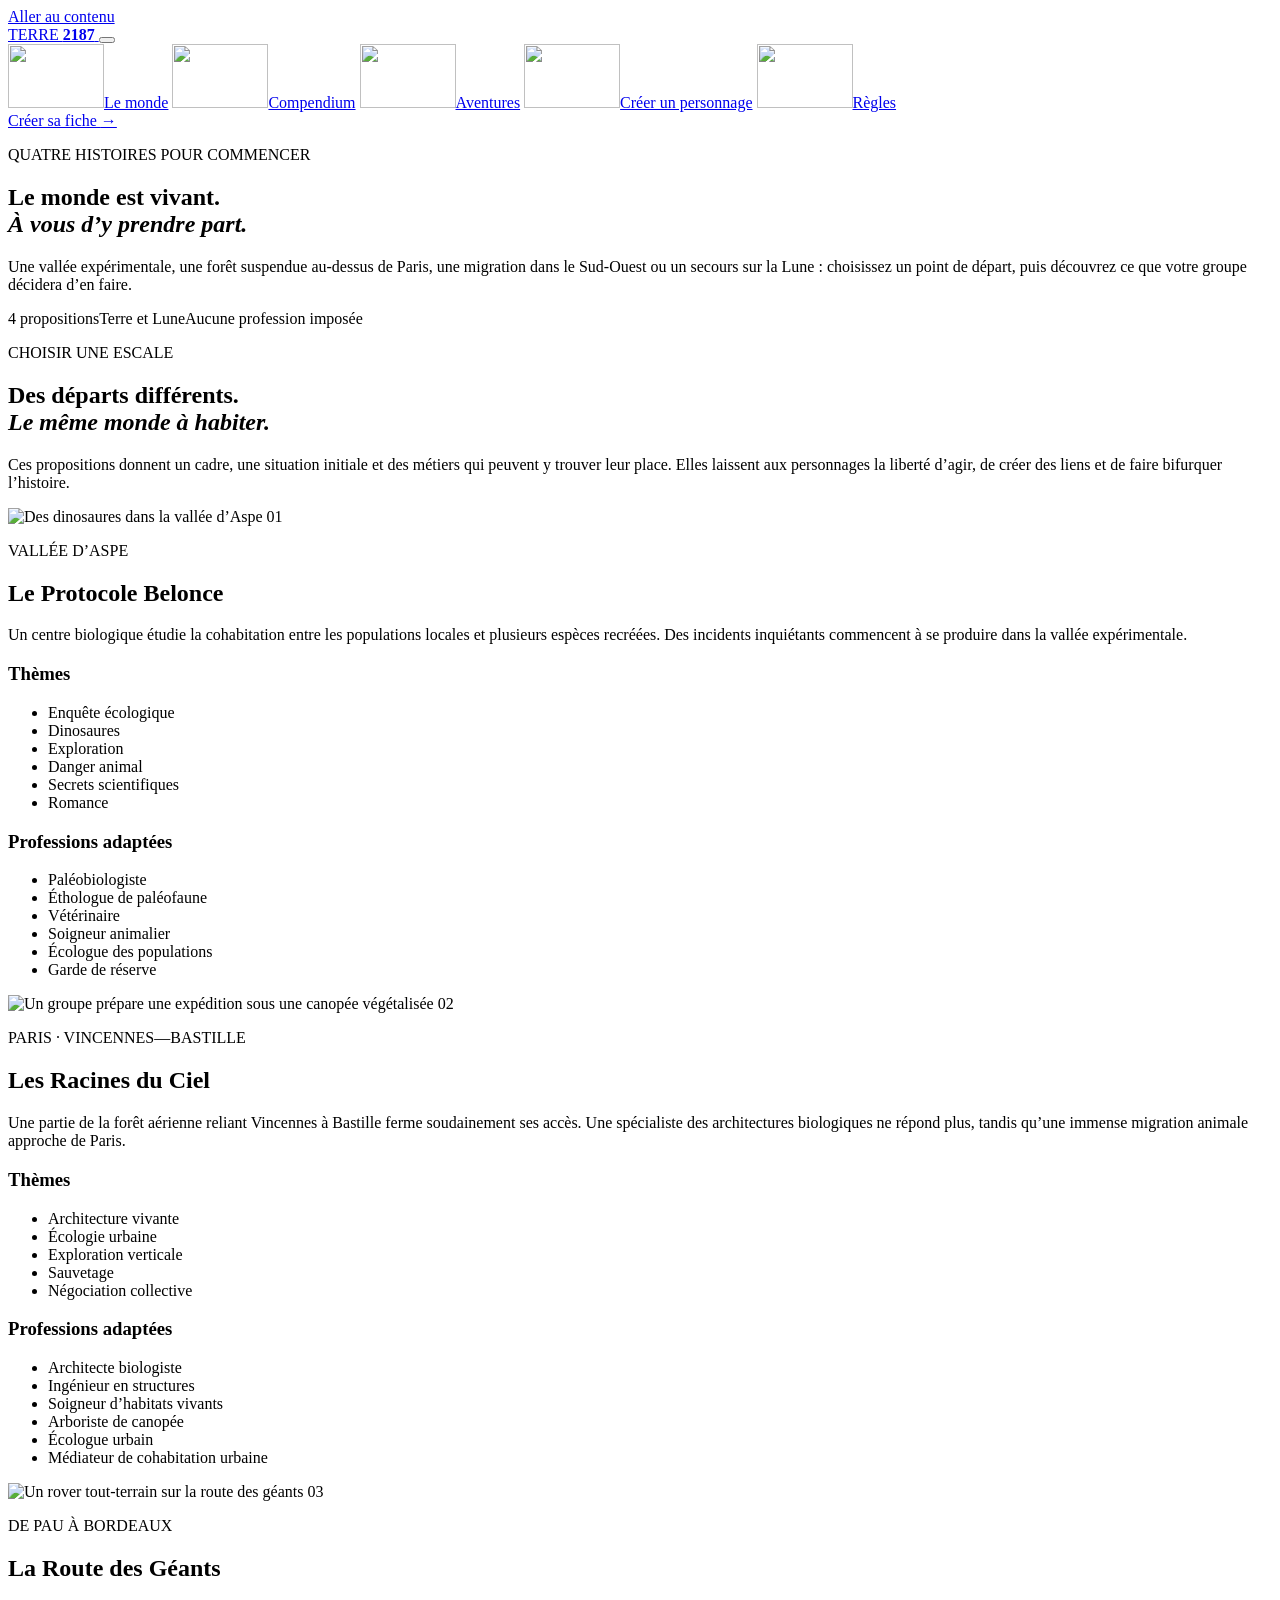
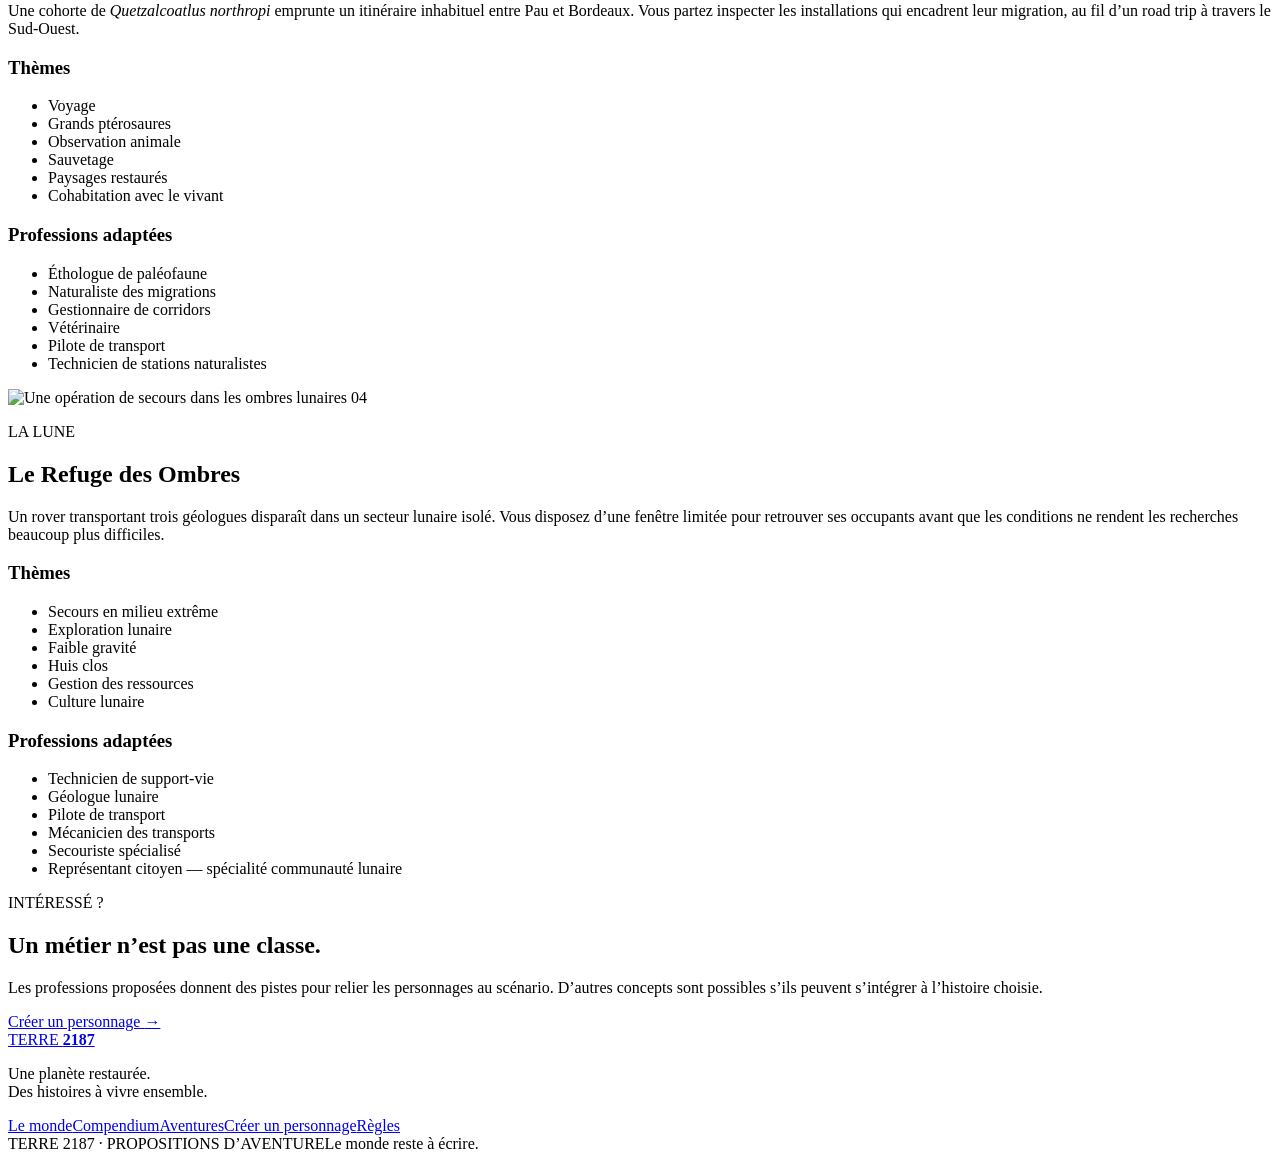
==== aventures.html @ 5d9b07bd "Ajout initial du site Terre 2187 Ajout initial du site Terre 2187" ====
<!doctype html>
<html lang="fr">
<head>
  <meta charset="utf-8">
  <meta name="viewport" content="width=device-width, initial-scale=1">
  <meta name="theme-color" content="#101713">
  <meta name="description" content="Quatre propositions d’aventure pour jouer dans Terre 2187 : la vallée d’Aspe, Paris, les routes du Sud-Ouest et la Lune.">
  <meta property="og:title" content="Propositions d’aventure — Terre 2187">
  <meta property="og:description" content="Quatre départs possibles pour explorer une Terre restaurée et les liens qui l’habitent.">
  <meta property="og:type" content="website">
  <meta property="og:image" content="assets/lieux-pyrenees-card.webp">
  <title>Propositions d’aventure — Terre 2187</title>
  <link rel="icon" href="assets/favicon.svg" type="image/svg+xml">
  <link rel="stylesheet" href="css/site.css">
  <script src="js/site.js" defer></script>
</head>
<body>
  <a class="skip-link" href="#contenu">Aller au contenu</a>
  <header class="site-header">
    <a class="brand" href="index.html" aria-label="Terre 2187, accueil">
      <span class="brand-mark" aria-hidden="true"><i></i><i></i><i></i></span>
      <span class="brand-name">TERRE <b>2187</b></span>
    </a>
    <button class="menu-toggle" aria-expanded="false" aria-controls="main-nav" aria-label="Ouvrir le menu"><span></span><span></span></button>
    <nav id="main-nav" class="main-nav" aria-label="Navigation principale">
      <a href="index.html"><img class="nav-illustration" src="assets/lieux-ville-thumb.webp" alt="" width="96" height="64" decoding="async"><span>Le monde</span></a>
      <a href="compendium.html"><img class="nav-illustration" src="assets/compendium-hero-thumb.webp" alt="" width="96" height="64" decoding="async"><span>Compendium</span></a>
      <a class="active" href="aventures.html"><img class="nav-illustration" src="assets/lieux-pyrenees-card.webp" alt="" width="96" height="64" decoding="async"><span>Aventures</span></a>
      <a href="creer.html"><img class="nav-illustration" src="assets/menu-personnages-thumb.webp" alt="" width="96" height="64" decoding="async"><span>Créer un personnage</span></a>
      <a href="regles.html"><img class="nav-illustration" src="assets/menu-regles-thumb.webp" alt="" width="96" height="64" decoding="async"><span>Règles</span></a>
    </nav>
    <a class="header-cta" href="creer.html">Créer sa fiche <span aria-hidden="true">→</span></a>
  </header>

  <main id="contenu">
    <section class="page-hero adventure-hero">
      <div class="page-wrap">
        <p class="eyebrow"><span class="eyebrow-line"></span> QUATRE HISTOIRES POUR COMMENCER</p>
        <h1>Le monde est vivant.<br><em>À vous d’y prendre part.</em></h1>
        <p class="page-lead">Une vallée expérimentale, une forêt suspendue au-dessus de Paris, une migration dans le Sud-Ouest ou un secours sur la Lune : choisissez un point de départ, puis découvrez ce que votre groupe décidera d’en faire.</p>
        <div class="hero-meta"><span>4 propositions</span><span class="meta-dot"></span><span>Terre et Lune</span><span class="meta-dot"></span><span>Aucune profession imposée</span></div>
      </div>
    </section>

    <section class="content-section adventure-section">
      <div class="page-wrap">
        <div class="adventure-intro">
          <p class="eyebrow"><span class="eyebrow-line"></span> CHOISIR UNE ESCALE</p>
          <h2>Des départs différents.<br><em>Le même monde à habiter.</em></h2>
          <p>Ces propositions donnent un cadre, une situation initiale et des métiers qui peuvent y trouver leur place. Elles laissent aux personnages la liberté d’agir, de créer des liens et de faire bifurquer l’histoire.</p>
        </div>

        <div class="adventure-grid">
          <article class="adventure-card" id="protocole-belonce">
            <div class="adventure-art">
              <img src="assets/adventures/protocole-belonce.webp" alt="Des dinosaures dans la vallée d’Aspe" loading="lazy" decoding="async">
              <span class="adventure-number">01</span>
            </div>
            <div class="adventure-copy">
              <p class="adventure-location">VALLÉE D’ASPE</p>
              <h2>Le Protocole Belonce</h2>
              <p class="adventure-premise">Un centre biologique étudie la cohabitation entre les populations locales et plusieurs espèces recréées. Des incidents inquiétants commencent à se produire dans la vallée expérimentale.</p>
              <div class="adventure-facts">
                <section><h3>Thèmes</h3><ul class="adventure-tags"><li>Enquête écologique</li><li>Dinosaures</li><li>Exploration</li><li>Danger animal</li><li>Secrets scientifiques</li><li>Romance</li></ul></section>
                <section><h3>Professions adaptées</h3><ul class="adventure-professions"><li>Paléobiologiste</li><li>Éthologue de paléofaune</li><li>Vétérinaire</li><li>Soigneur animalier</li><li>Écologue des populations</li><li>Garde de réserve</li></ul></section>
              </div>
            </div>
          </article>

          <article class="adventure-card" id="racines-du-ciel">
            <div class="adventure-art">
              <img src="assets/adventures/racines-du-ciel.webp" alt="Un groupe prépare une expédition sous une canopée végétalisée" loading="lazy" decoding="async">
              <span class="adventure-number">02</span>
            </div>
            <div class="adventure-copy">
              <p class="adventure-location">PARIS · VINCENNES—BASTILLE</p>
              <h2>Les Racines du Ciel</h2>
              <p class="adventure-premise">Une partie de la forêt aérienne reliant Vincennes à Bastille ferme soudainement ses accès. Une spécialiste des architectures biologiques ne répond plus, tandis qu’une immense migration animale approche de Paris.</p>
              <div class="adventure-facts">
                <section><h3>Thèmes</h3><ul class="adventure-tags"><li>Architecture vivante</li><li>Écologie urbaine</li><li>Exploration verticale</li><li>Sauvetage</li><li>Négociation collective</li></ul></section>
                <section><h3>Professions adaptées</h3><ul class="adventure-professions"><li>Architecte biologiste</li><li>Ingénieur en structures</li><li>Soigneur d’habitats vivants</li><li>Arboriste de canopée</li><li>Écologue urbain</li><li>Médiateur de cohabitation urbaine</li></ul></section>
              </div>
            </div>
          </article>

          <article class="adventure-card" id="route-des-geants">
            <div class="adventure-art">
              <img src="assets/adventures/route-des-geants.webp" alt="Un rover tout-terrain sur la route des géants" loading="lazy" decoding="async">
              <span class="adventure-number">03</span>
            </div>
            <div class="adventure-copy">
              <p class="adventure-location">DE PAU À BORDEAUX</p>
              <h2>La Route des Géants</h2>
              <p class="adventure-premise">Une cohorte de <em>Quetzalcoatlus northropi</em> emprunte un itinéraire inhabituel entre Pau et Bordeaux. Vous partez inspecter les installations qui encadrent leur migration, au fil d’un road trip à travers le Sud-Ouest.</p>
              <div class="adventure-facts">
                <section><h3>Thèmes</h3><ul class="adventure-tags"><li>Voyage</li><li>Grands ptérosaures</li><li>Observation animale</li><li>Sauvetage</li><li>Paysages restaurés</li><li>Cohabitation avec le vivant</li></ul></section>
                <section><h3>Professions adaptées</h3><ul class="adventure-professions"><li>Éthologue de paléofaune</li><li>Naturaliste des migrations</li><li>Gestionnaire de corridors</li><li>Vétérinaire</li><li>Pilote de transport</li><li>Technicien de stations naturalistes</li></ul></section>
              </div>
            </div>
          </article>

          <article class="adventure-card" id="refuge-des-ombres">
            <div class="adventure-art">
              <img src="assets/adventures/refuge-des-ombres.webp" alt="Une opération de secours dans les ombres lunaires" loading="lazy" decoding="async">
              <span class="adventure-number">04</span>
            </div>
            <div class="adventure-copy">
              <p class="adventure-location">LA LUNE</p>
              <h2>Le Refuge des Ombres</h2>
              <p class="adventure-premise">Un rover transportant trois géologues disparaît dans un secteur lunaire isolé. Vous disposez d’une fenêtre limitée pour retrouver ses occupants avant que les conditions ne rendent les recherches beaucoup plus difficiles.</p>
              <div class="adventure-facts">
                <section><h3>Thèmes</h3><ul class="adventure-tags"><li>Secours en milieu extrême</li><li>Exploration lunaire</li><li>Faible gravité</li><li>Huis clos</li><li>Gestion des ressources</li><li>Culture lunaire</li></ul></section>
                <section><h3>Professions adaptées</h3><ul class="adventure-professions"><li>Technicien de support-vie</li><li>Géologue lunaire</li><li>Pilote de transport</li><li>Mécanicien des transports</li><li>Secouriste spécialisé</li><li>Représentant citoyen — spécialité communauté lunaire</li></ul></section>
              </div>
            </div>
          </article>
        </div>

        <aside class="adventure-note">
          <div><p class="eyebrow"><span class="eyebrow-line"></span> INTÉRESSÉ ?</p><h2>Un métier n’est pas une classe.</h2></div>
          <p>Les professions proposées donnent des pistes pour relier les personnages au scénario. D’autres concepts sont possibles s’ils peuvent s’intégrer à l’histoire choisie.</p>
          <a class="button button-primary" href="creer.html">Créer un personnage <span aria-hidden="true">→</span></a>
        </aside>
      </div>
    </section>
  </main>

  <footer class="site-footer">
    <div class="page-wrap footer-main">
      <a class="brand" href="index.html"><span class="brand-mark" aria-hidden="true"><i></i><i></i><i></i></span><span class="brand-name">TERRE <b>2187</b></span></a>
      <p>Une planète restaurée.<br>Des histoires à vivre ensemble.</p>
      <nav aria-label="Navigation de pied de page"><a href="index.html">Le monde</a><a href="compendium.html">Compendium</a><a href="aventures.html">Aventures</a><a href="creer.html">Créer un personnage</a><a href="regles.html">Règles</a></nav>
    </div>
    <div class="page-wrap footer-bottom"><span>TERRE 2187 · PROPOSITIONS D’AVENTURE</span><span>Le monde reste à écrire.</span></div>
  </footer>
</body>
</html>
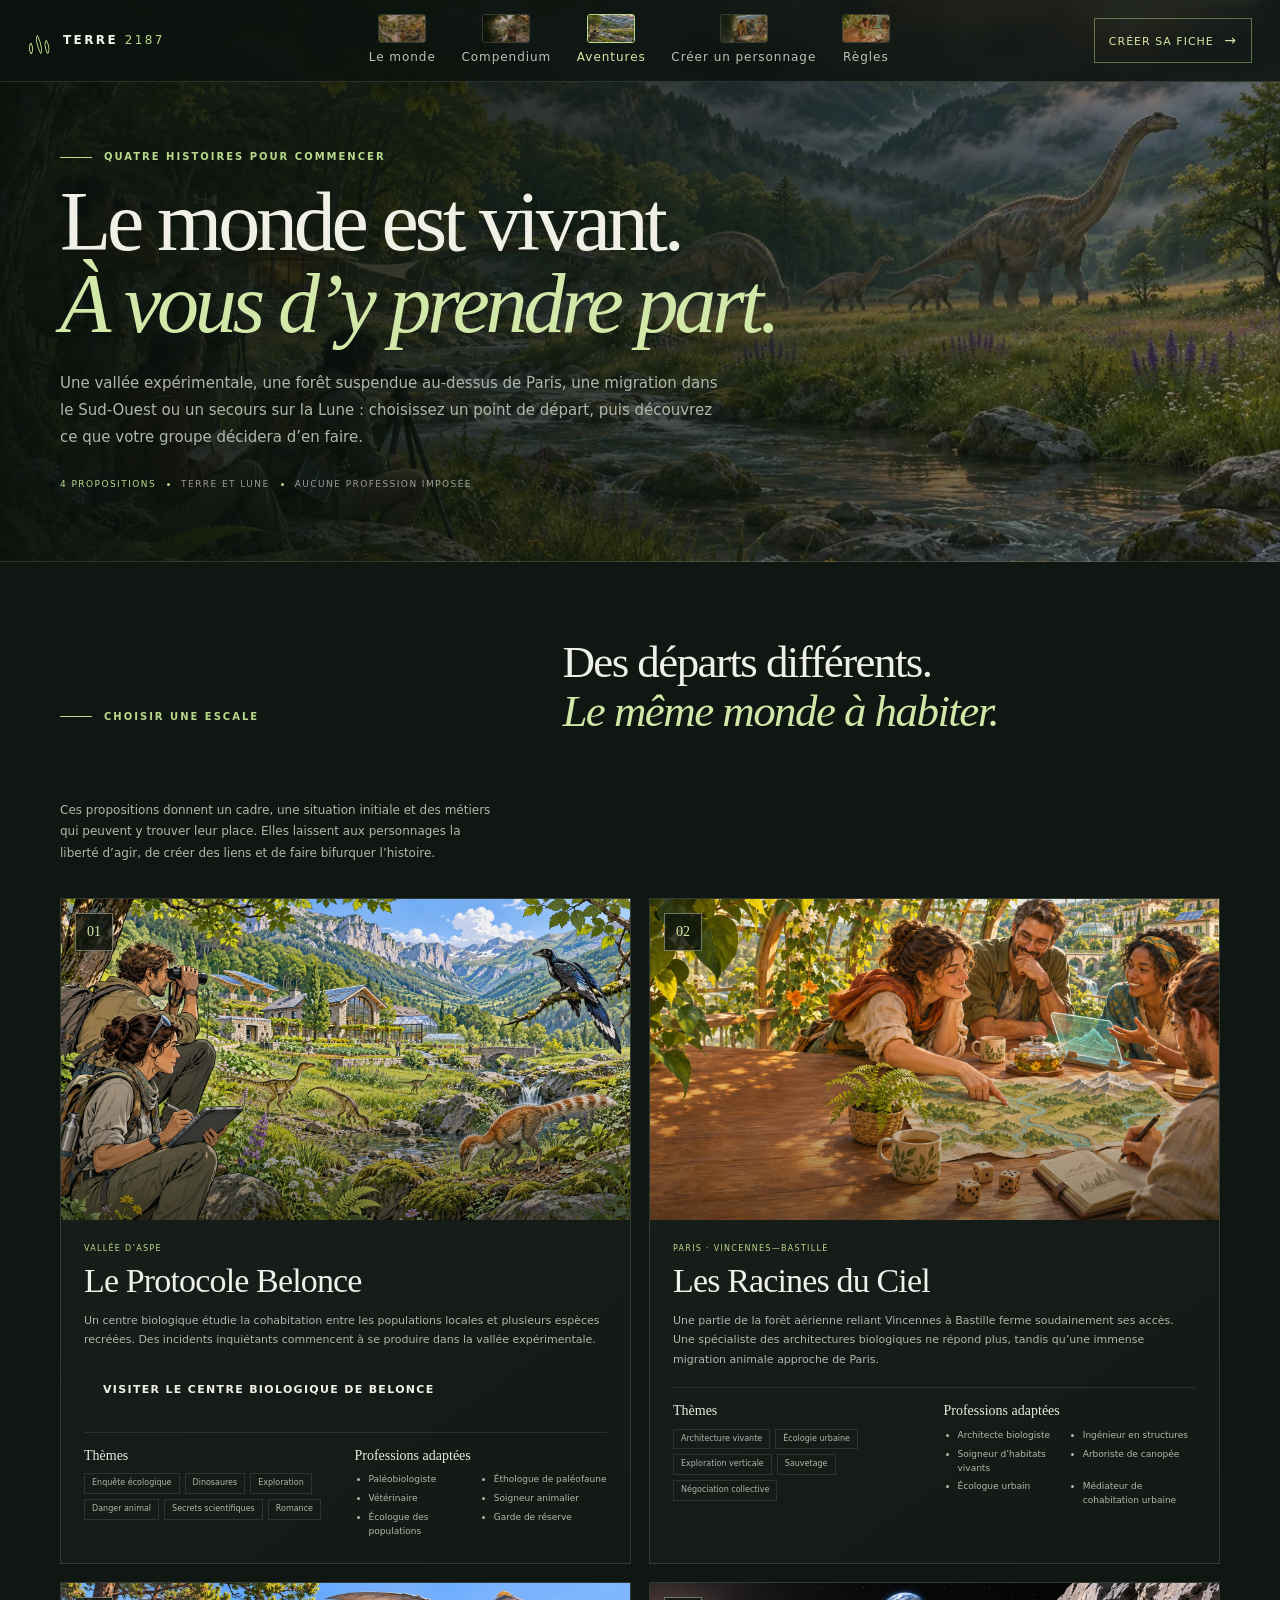
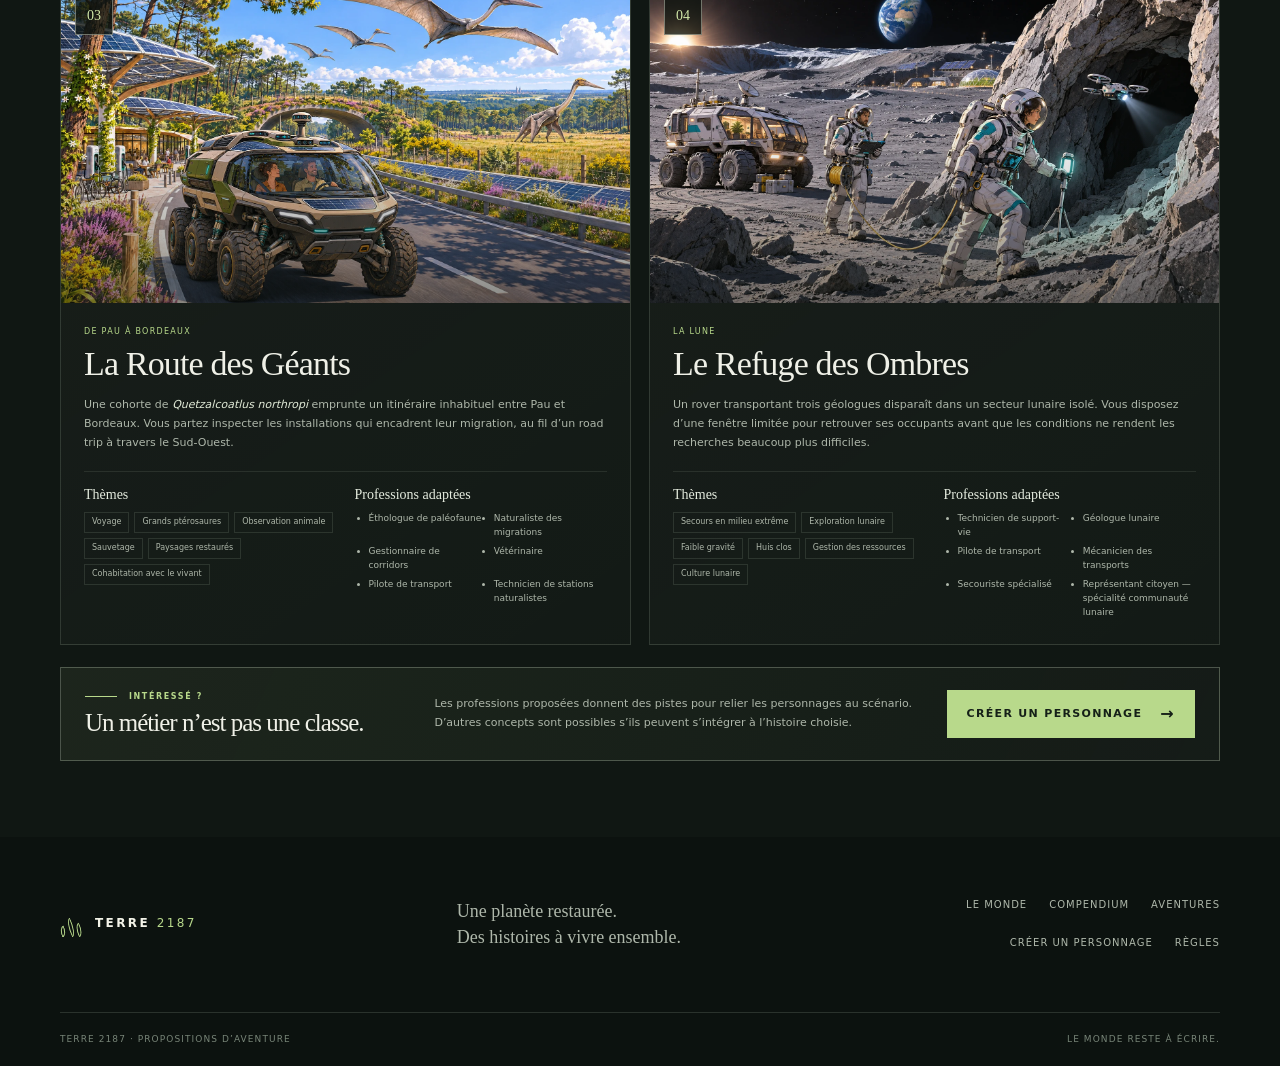
==== commit 3b3787a9: "Add files via upload" ====
--- a/aventures.html
+++ b/aventures.html
@@ -60,6 +60,7 @@
               <p class="adventure-location">VALLÉE D’ASPE</p>
               <h2>Le Protocole Belonce</h2>
               <p class="adventure-premise">Un centre biologique étudie la cohabitation entre les populations locales et plusieurs espèces recréées. Des incidents inquiétants commencent à se produire dans la vallée expérimentale.</p>
+              <p><a class="button" href="belonce/index.html">Visiter le Centre biologique de Belonce</a></p>
               <div class="adventure-facts">
                 <section><h3>Thèmes</h3><ul class="adventure-tags"><li>Enquête écologique</li><li>Dinosaures</li><li>Exploration</li><li>Danger animal</li><li>Secrets scientifiques</li><li>Romance</li></ul></section>
                 <section><h3>Professions adaptées</h3><ul class="adventure-professions"><li>Paléobiologiste</li><li>Éthologue de paléofaune</li><li>Vétérinaire</li><li>Soigneur animalier</li><li>Écologue des populations</li><li>Garde de réserve</li></ul></section>
--- a/css/site.css
+++ b/css/site.css
@@ -0,0 +1,821 @@
+:root {
+  color-scheme: dark;
+  --ink: #f0f0e6;
+  --muted: #aeb7aa;
+  --faint: #788578;
+  --night: #101713;
+  --night-2: #151e19;
+  --panel: #1a251e;
+  --panel-soft: #202d25;
+  --line: rgba(214, 231, 206, .15);
+  --line-strong: rgba(214, 231, 206, .28);
+  --leaf: #b8d98b;
+  --leaf-2: #d2e8a8;
+  --water: #8fc1b4;
+  --sun: #e5b875;
+  --rust: #ce8973;
+  --serif: "Iowan Old Style", "Palatino Linotype", "Book Antiqua", Georgia, serif;
+  --sans: Inter, "Aptos", system-ui, -apple-system, BlinkMacSystemFont, "Segoe UI", sans-serif;
+  --page: min(1160px, calc(100% - 56px));
+}
+* { box-sizing: border-box; }
+html { scroll-behavior: smooth; scroll-padding-top: 88px; }
+body { margin: 0; background: var(--night); color: var(--ink); font: 16px/1.65 var(--sans); -webkit-font-smoothing: antialiased; }
+img { display: block; max-width: 100%; }
+a { color: inherit; text-decoration: none; }
+button, input, select, textarea { font: inherit; }
+button { color: inherit; }
+.page-wrap { width: var(--page); margin-inline: auto; }
+.skip-link { position: fixed; z-index: 1000; top: 12px; left: 12px; transform: translateY(-160%); background: var(--leaf); color: #152019; padding: 10px 14px; border-radius: 3px; font-weight: 700; }
+.skip-link:focus { transform: none; }
+:focus-visible { outline: 2px solid var(--leaf-2); outline-offset: 4px; }
+::selection { background: var(--leaf); color: #132018; }
+.site-header { position: fixed; z-index: 20; top: 0; left: 0; width: 100%; height: 82px; padding: 0 max(28px, calc((100% - 1320px)/2)); display: flex; align-items: center; gap: 34px; border-bottom: 1px solid rgba(230,239,219,.14); background: rgba(12,18,14,.82); backdrop-filter: blur(12px); }
+.brand { display: inline-flex; align-items: center; gap: 11px; flex-shrink: 0; }
+.brand-mark { width: 24px; height: 26px; display: flex; align-items: end; gap: 2px; position: relative; overflow: hidden; }
+.brand-mark i { display: block; width: 6px; border: 1px solid var(--leaf); border-radius: 100% 0 100% 0; transform: rotate(-25deg); }
+.brand-mark i:nth-child(1) { height: 11px; }
+.brand-mark i:nth-child(2) { height: 19px; }
+.brand-mark i:nth-child(3) { height: 14px; }
+.brand-name { font-size: 12px; letter-spacing: .2em; font-weight: 650; color: #f3f3e8; }
+.brand-name b { color: var(--leaf); font-weight: 500; }
+.main-nav { display: flex; align-items: center; justify-content: center; gap: clamp(16px, 2.6vw, 36px); margin: 0 auto; }
+.main-nav a { color: rgba(240,240,230,.78); font-size: 12px; letter-spacing: .08em; transition: color .2s; }
+.main-nav a:hover, .main-nav a.active { color: var(--leaf-2); }
+.header-cta { border: 1px solid rgba(184,217,139,.45); padding: 10px 14px; color: var(--leaf-2); font-size: 11px; letter-spacing: .09em; text-transform: uppercase; white-space: nowrap; transition: background .2s, color .2s; }
+.header-cta:hover { background: var(--leaf); color: #142018; }
+.header-cta span { padding-left: 6px; font-size: 14px; }
+.menu-toggle { display: none; }
+.hero { min-height: min(830px, 100svh); min-height: max(680px, min(830px, 100svh)); position: relative; display: flex; align-items: center; overflow: hidden; background: #111a14; }
+.hero-image, .hero-grain { position: absolute; inset: 0; }
+.hero-image { background-image: linear-gradient(90deg, rgba(9,15,12,.58) 0%, rgba(9,15,12,.35) 42%, rgba(9,15,12,.04) 75%), linear-gradient(0deg, rgba(9,15,12,.7), transparent 45%), url("../assets/hero-terre-2187.webp"); background-size: cover; background-position: center 53%; transform: scale(1.01); }
+.hero-grain { opacity: .22; pointer-events: none; background-image: radial-gradient(rgba(255,255,255,.22) .45px, transparent .45px); background-size: 6px 6px; mix-blend-mode: soft-light; }
+.hero-content { position: relative; z-index: 1; padding-top: 62px; }
+.eyebrow { display: flex; align-items: center; gap: 12px; margin: 0 0 22px; color: var(--leaf); font-size: 10px; letter-spacing: .2em; line-height: 1.4; font-weight: 700; }
+.eyebrow-line { display: block; width: 32px; height: 1px; background: var(--leaf); }
+.hero h1 { margin: 0; max-width: 650px; color: #f2f1e8; font: 400 clamp(64px, 8.4vw, 112px)/.93 var(--serif); letter-spacing: -.055em; }
+.hero h1 em, h2 em { color: var(--leaf-2); font-style: italic; }
+.hero-deck { margin: 16px 0 0; font: 400 clamp(28px, 3.4vw, 43px)/1.12 var(--serif); letter-spacing: -.025em; color: #e2e7d6; }
+.hero-copy { max-width: 490px; margin: 24px 0 0; color: rgba(241,241,229,.76); font-size: 14px; line-height: 1.8; }
+.hero-actions { display: flex; flex-wrap: wrap; gap: 12px; align-items: center; margin-top: 30px; }
+.button { min-height: 48px; display: inline-flex; justify-content: center; align-items: center; gap: 18px; padding: 0 19px; font-size: 11px; font-weight: 700; letter-spacing: .12em; text-transform: uppercase; transition: transform .2s, background .2s, border-color .2s; }
+.button:hover { transform: translateY(-2px); }
+.button-primary { color: #152018; background: var(--leaf); border: 1px solid var(--leaf); }
+.button-primary:hover { background: var(--leaf-2); border-color: var(--leaf-2); }
+.button-quiet { color: var(--ink); border: 1px solid rgba(241,241,229,.34); background: rgba(15,22,17,.28); }
+.button-quiet:hover { border-color: var(--leaf); color: var(--leaf-2); }
+.button span { font-size: 16px; }
+.hero-meta { display: flex; align-items: center; gap: 11px; margin-top: 46px; color: rgba(235,238,225,.62); font-size: 9px; letter-spacing: .16em; text-transform: uppercase; }
+.hero-meta span:first-child { color: var(--leaf); }
+.meta-dot { width: 3px; height: 3px; border-radius: 50%; background: var(--leaf); }
+.hero-caption { position: absolute; z-index: 2; right: 28px; bottom: 32px; display: flex; align-items: center; gap: 13px; color: rgba(237,239,227,.65); font-size: 9px; letter-spacing: .17em; }
+.hero-caption span:first-child { color: var(--leaf); }
+.scroll-cue { position: absolute; z-index: 2; bottom: 27px; left: 50%; width: 26px; height: 38px; border: 1px solid rgba(239,240,226,.4); border-radius: 14px; display: flex; justify-content: center; padding-top: 7px; }
+.scroll-cue span { width: 2px; height: 8px; background: var(--leaf); border-radius: 2px; animation: scroll 1.8s ease-in-out infinite; }
+@keyframes scroll { 0%,100% { transform: translateY(0); opacity: .4; } 50% { transform: translateY(8px); opacity: 1; } }
+.scene-section { padding: 130px 0 120px; background: #f0f0e6; color: #243028; }
+.scene-grid { display: grid; grid-template-columns: 140px minmax(0, 1fr) 220px; gap: clamp(24px, 5vw, 76px); align-items: start; }
+.scene-index .eyebrow { color: #647854; margin-top: 8px; white-space: nowrap; }
+.scene-index .eyebrow-line { background: #849b6e; }
+.scene-number { display: block; margin-top: 38px; color: rgba(39,56,42,.14); font: 400 90px/.8 var(--serif); letter-spacing: -.07em; }
+.scene-copy { max-width: 650px; }
+.scene-copy h2, h2 { margin: 0; font: 400 clamp(38px, 5vw, 66px)/1.05 var(--serif); letter-spacing: -.04em; }
+.scene-copy h2 em { color: #758d5c; }
+.lead { margin: 26px 0 18px; color: #35453a; font-size: 18px; line-height: 1.7; }
+.scene-copy p:not(.lead) { color: #58645a; font-size: 14px; line-height: 1.85; }
+.text-link, .card-link { display: inline-flex; gap: 10px; align-items: center; margin-top: 16px; color: #506b43; font-size: 11px; font-weight: 700; letter-spacing: .08em; text-transform: uppercase; }
+.text-link:hover, .card-link:hover { color: #243d29; }
+.text-link span, .card-link span { font-size: 17px; transition: transform .2s; }
+.text-link:hover span, .card-link:hover span { transform: translateX(3px); }
+.scene-note { align-self: end; border-left: 1px solid #a9b59d; padding: 8px 0 8px 20px; color: #415247; }
+.note-mark { display: block; color: #8da577; font: 400 54px/.6 var(--serif); }
+.scene-note p { margin: 16px 0; font: italic 19px/1.4 var(--serif); }
+.note-source { font-size: 9px; letter-spacing: .09em; text-transform: uppercase; color: #7b877d; }
+.section-dark { background: var(--night-2); }
+.world-section { padding: 120px 0 134px; }
+.section-heading { display: grid; grid-template-columns: 1fr .78fr; align-items: end; gap: 80px; margin-bottom: 54px; }
+.section-heading h2 { color: var(--ink); }
+.section-intro { max-width: 450px; margin: 0 0 5px; color: var(--muted); font-size: 14px; line-height: 1.9; }
+.world-grid { display: grid; grid-template-columns: repeat(3,1fr); gap: 13px; }
+.world-card { position: relative; min-height: 348px; padding: 26px 27px 25px; border: 1px solid var(--line); background: linear-gradient(145deg, rgba(237,244,222,.055), rgba(237,244,222,.014)); overflow: hidden; transition: border-color .25s, transform .25s; }
+.world-card:hover { border-color: rgba(184,217,139,.48); transform: translateY(-4px); }
+.card-kicker { color: var(--leaf); font-size: 9px; font-weight: 700; letter-spacing: .19em; }
+.world-icon { height: 82px; margin: 14px 0 13px; display: flex; align-items: center; }
+.world-icon span { width: 67px; height: 67px; position: relative; display: block; border: 1px solid rgba(184,217,139,.34); border-radius: 50%; }
+.icon-canopy span:before, .icon-canopy span:after { content: ""; position: absolute; width: 33px; height: 20px; border: 1px solid var(--leaf); border-radius: 100% 0 100% 0; left: 14px; top: 17px; transform: rotate(-28deg); }
+.icon-canopy span:after { left: 25px; top: 29px; transform: rotate(23deg); width: 26px; height: 16px; }
+.icon-hands span:before { content: "✳"; position: absolute; inset: 0; color: var(--sun); display: grid; place-items: center; font-size: 32px; font-weight: 300; }
+.icon-river span:before { content: ""; position: absolute; left: 12px; right: 12px; top: 16px; bottom: 16px; border-top: 1px solid var(--water); border-bottom: 1px solid var(--water); transform: skewY(-22deg); }
+.icon-river span:after { content: ""; position: absolute; left: 20px; right: 8px; top: 29px; border-top: 1px solid var(--water); transform: skewY(18deg); }
+.world-card h3 { margin: 0 0 12px; font: 400 25px/1.15 var(--serif); }
+.world-card p { margin: 0; color: var(--muted); font-size: 12px; line-height: 1.8; }
+.world-card .card-link { position: absolute; bottom: 22px; left: 27px; }
+.day-section { padding: 125px 0 90px; background: #111a15; position: relative; overflow: hidden; }
+.day-section:before { content: ""; position: absolute; top: 0; right: -12%; width: 52%; height: 100%; background: radial-gradient(ellipse at 60% 25%, rgba(153,182,108,.10), transparent 60%); pointer-events: none; }
+.section-heading-light { position: relative; }
+.place-grid { display: grid; grid-template-columns: 1.15fr .9fr .9fr; gap: 14px; }
+.place-card { min-height: 450px; position: relative; overflow: hidden; background: #1a251e; border: 1px solid var(--line); }
+.place-card:after { content: ""; position: absolute; inset: 0; background: linear-gradient(180deg, transparent 28%, rgba(9,15,12,.92) 84%); }
+.place-art { position: absolute; inset: 0; overflow: hidden; }
+.place-city .place-art { background: center 58% / cover no-repeat url("../assets/lieux-ville.webp"); }
+.place-mountain .place-art { background: 68% center / cover no-repeat url("../assets/lieux-pyrenees.webp"); }
+.place-ocean .place-art { background: 70% center / cover no-repeat url("../assets/lieux-ocean.webp"); }
+.place-art > span { display: none; }
+.place-art { transition: transform .75s cubic-bezier(.2,.65,.3,1); }
+.place-card:hover .place-art { transform: scale(1.04); }
+.sun-disc { position: absolute; width: 115px; height: 115px; border-radius: 50%; top: 15%; right: 19%; background: rgba(233,190,124,.74); filter: blur(.3px); }
+.tower { position: absolute; bottom: 24%; width: 24%; background: linear-gradient(90deg,rgba(20,36,29,.92),rgba(48,79,58,.84)); border: 1px solid rgba(221,239,199,.22); }
+.tower-one { height: 60%; left: 14%; border-radius: 45% 45% 0 0; }
+.tower-two { height: 48%; left: 43%; width: 30%; border-radius: 40% 40% 0 0; }
+.canopy { position: absolute; width: 62%; height: 18%; background: #426747; border-radius: 50%; bottom: 25%; left: 3%; filter: blur(1px); }
+.canopy-two { left: 45%; bottom: 27%; background: #63845d; }
+.mountain { position: absolute; bottom: 18%; width: 0; height: 0; border-left: 250px solid transparent; border-right: 250px solid transparent; border-bottom: 310px solid rgba(48,80,71,.72); }
+.mountain-back { left: 18%; bottom: 18%; border-bottom-color: rgba(57,83,75,.63); transform: scale(.78); }
+.mountain-front { left: -10%; bottom: 5%; border-bottom-color: rgba(32,62,54,.94); }
+.trail { position: absolute; left: 39%; bottom: 10%; width: 4px; height: 33%; background: rgba(234,209,164,.68); transform: rotate(22deg); }
+.moon { position: absolute; top: 13%; right: 20%; width: 79px; height: 79px; border-radius: 50%; background: rgba(238,206,151,.76); box-shadow: 0 0 58px rgba(238,206,151,.22); }
+.wave { position: absolute; left: -5%; width: 115%; height: 100px; border: 1px solid rgba(209,235,213,.4); border-radius: 50%; transform: rotate(-9deg); bottom: 17%; }
+.wave-two { bottom: 11%; transform: rotate(6deg); }
+.wave-three { bottom: 5%; transform: rotate(-3deg); }
+.place-content { position: absolute; z-index: 1; bottom: 28px; left: 26px; right: 26px; }
+.place-content h3 { margin: 12px 0 8px; font: 400 27px/1.15 var(--serif); }
+.place-content p { max-width: 340px; margin: 0; color: rgba(241,241,229,.76); font-size: 12px; line-height: 1.75; }
+.caption-small { margin: 18px 0 0; color: var(--faint); font-size: 10px; letter-spacing: .04em; }
+.timeline-section { padding: 125px 0 130px; background: #edf0e6; color: #233027; }
+.timeline-layout { display: grid; grid-template-columns: .8fr 1.2fr; gap: clamp(50px, 9vw, 130px); }
+.timeline-heading .eyebrow { color: #6d8655; }
+.timeline-heading .eyebrow-line { background: #819667; }
+.timeline-heading h2 { color: #26352a; }
+.timeline-heading h2 em { color: #718a57; }
+.timeline-heading > p:last-child { max-width: 360px; margin: 22px 0 0; color: #5d695e; font-size: 14px; line-height: 1.8; }
+.timeline { list-style: none; margin: 0; padding: 0; position: relative; }
+.timeline:before { content: ""; position: absolute; top: 10px; bottom: 16px; left: 137px; width: 1px; background: #c2cbbb; }
+.timeline li { display: grid; grid-template-columns: 116px 1fr; gap: 43px; position: relative; padding: 0 0 28px; }
+.timeline li:before { content: ""; position: absolute; left: 132px; top: 7px; width: 9px; height: 9px; border-radius: 50%; background: #edf0e6; border: 2px solid #92a183; }
+.timeline li.timeline-current:before { background: #79925d; border-color: #79925d; box-shadow: 0 0 0 5px rgba(121,146,93,.13); }
+.timeline-year { color: #74836f; font: 400 13px/1.35 var(--serif); text-align: right; }
+.timeline-current .timeline-year { color: #536b3e; font-weight: 700; }
+.timeline h3 { margin: -2px 0 5px; color: #27372c; font: 500 20px/1.25 var(--serif); }
+.timeline p { margin: 0; color: #626d62; font-size: 12px; line-height: 1.75; }
+.character-teaser { padding: 108px 0; background: #17221b; position: relative; overflow: hidden; }
+.teaser-glow { position: absolute; width: 560px; height: 560px; border-radius: 50%; right: 5%; top: -30%; background: radial-gradient(circle, rgba(184,217,139,.11), transparent 68%); }
+.teaser-layout { position: relative; display: grid; grid-template-columns: 1fr 310px; gap: 60px; align-items: center; }
+.teaser-layout h2 { margin: 0 0 18px; }
+.teaser-layout .section-intro { margin-bottom: 27px; }
+.teaser-stamp { width: 260px; height: 260px; border: 1px solid rgba(184,217,139,.38); border-radius: 50%; display: flex; flex-direction: column; align-items: center; justify-content: center; margin-inline: auto; position: relative; color: var(--leaf); }
+.teaser-stamp:before, .teaser-stamp:after { content: ""; position: absolute; inset: 12px; border: 1px solid rgba(184,217,139,.22); border-radius: 50%; }
+.teaser-stamp:after { inset: 22px; border-style: dashed; opacity: .7; }
+.stamp-ring { position: absolute; top: 42px; font-size: 8px; letter-spacing: .16em; }
+.teaser-stamp strong { font: 400 68px/.95 var(--serif); letter-spacing: -.06em; }
+.stamp-sub { margin-top: 15px; font-size: 8px; letter-spacing: .16em; }
+.site-footer { background: #0c120f; }
+.footer-main { min-height: 176px; display: grid; grid-template-columns: 1fr 1fr 1fr; align-items: center; gap: 30px; border-bottom: 1px solid var(--line); }
+.footer-main > p { color: var(--muted); font: 400 18px/1.45 var(--serif); }
+.footer-main nav { display: flex; justify-content: end; flex-wrap: wrap; gap: 22px; }
+.footer-main nav a { color: var(--muted); font-size: 10px; letter-spacing: .1em; text-transform: uppercase; }
+.footer-main nav a:hover { color: var(--leaf); }
+.footer-bottom { min-height: 53px; display: flex; justify-content: space-between; align-items: center; color: var(--faint); font-size: 9px; letter-spacing: .12em; text-transform: uppercase; }
+
+.page-hero { padding: 150px 0 70px; background: radial-gradient(ellipse at 80% 20%, rgba(121,157,91,.16), transparent 42%), var(--night-2); border-bottom: 1px solid var(--line); }
+.page-hero .eyebrow { margin-bottom: 17px; }
+.page-hero h1 { max-width: 850px; margin: 0; font: 400 clamp(46px, 7vw, 84px)/.98 var(--serif); letter-spacing: -.05em; }
+.page-hero h1 em { color: var(--leaf-2); }
+.page-hero .page-lead { max-width: 660px; margin: 24px 0 0; color: var(--muted); font-size: 15px; line-height: 1.8; }
+.page-hero .hero-meta { margin-top: 26px; }
+.content-section { padding: 76px 0; }
+.content-section + .content-section { border-top: 1px solid var(--line); }
+.adventure-hero { background: linear-gradient(90deg,rgba(10,18,13,.94),rgba(10,18,13,.7) 55%,rgba(10,18,13,.36)),url('../assets/lieux-pyrenees.webp') center 46% / cover, var(--night-2); }
+.adventure-intro { display: grid; grid-template-columns: minmax(0,.8fr) minmax(0,1.2fr); gap: clamp(24px,5vw,70px); align-items: end; margin-bottom: 34px; }
+.adventure-intro .eyebrow { margin: 0 0 12px; }
+.adventure-intro h2 { margin: 0; color: #eff0e7; font: 400 clamp(30px,4vw,45px)/1.08 var(--serif); letter-spacing: -.035em; }
+.adventure-intro h2 em { color: var(--leaf-2); }
+.adventure-intro > p:last-child { max-width: 590px; margin: 0; color: var(--muted); font-size: 12px; line-height: 1.8; }
+.adventure-grid { display: grid; grid-template-columns: repeat(2,minmax(0,1fr)); gap: 18px; }
+.adventure-card { min-width: 0; overflow: hidden; border: 1px solid var(--line); background: linear-gradient(145deg,rgba(239,244,224,.035),rgba(239,244,224,.012)); transition: border-color .25s,transform .25s; }
+.adventure-card:hover { border-color: var(--line-strong); transform: translateY(-2px); }
+.adventure-art { position: relative; overflow: hidden; aspect-ratio: 16 / 9; background: var(--panel); }
+.adventure-art:after { content: ''; position: absolute; inset: 45% 0 0; background: linear-gradient(0deg,rgba(10,16,12,.48),transparent); pointer-events: none; }
+.adventure-art img { width: 100%; height: 100%; object-fit: cover; transition: transform .65s; }
+.adventure-card:hover .adventure-art img { transform: scale(1.035); }
+.adventure-number { position: absolute; z-index: 1; top: 14px; left: 14px; display: grid; place-items: center; width: 38px; height: 38px; border: 1px solid rgba(239,244,224,.42); background: rgba(12,18,14,.78); color: var(--leaf-2); font: 500 14px/1 var(--serif); }
+.adventure-copy { padding: 22px 23px 24px; }
+.adventure-location { margin: 0 0 7px; color: var(--leaf); font-size: 8px; letter-spacing: .16em; text-transform: uppercase; }
+.adventure-copy h2 { margin: 0 0 12px; color: #eff0e7; font: 400 clamp(25px,3vw,34px)/1.1 var(--serif); letter-spacing: -.025em; }
+.adventure-premise { margin: 0; color: var(--muted); font-size: 11px; line-height: 1.75; }
+.adventure-premise em { color: #e0e9d6; }
+.adventure-facts { display: grid; grid-template-columns: minmax(0,1fr) minmax(0,1fr); gap: 18px; margin-top: 18px; padding-top: 15px; border-top: 1px solid rgba(214,231,206,.1); }
+.adventure-facts h3 { margin: 0 0 9px; color: #e5ecdf; font: 500 14px/1.2 var(--serif); }
+.adventure-tags { display: flex; flex-wrap: wrap; gap: 5px; margin: 0; padding: 0; list-style: none; }
+.adventure-tags li { padding: 4px 7px; border: 1px solid rgba(214,231,206,.12); color: var(--muted); font-size: 8px; line-height: 1.35; }
+.adventure-professions { display: grid; grid-template-columns: repeat(2,minmax(0,1fr)); gap: 5px 12px; margin: 0; padding-left: 14px; color: var(--muted); font-size: 9px; line-height: 1.55; }
+.adventure-note { display: grid; grid-template-columns: minmax(0,.8fr) minmax(0,1.2fr) auto; gap: 24px; align-items: center; margin-top: 22px; padding: 22px 24px; border: 1px solid var(--line-strong); background: linear-gradient(115deg,rgba(184,217,139,.075),rgba(239,244,224,.02)); }
+.adventure-note .eyebrow { margin: 0 0 7px; font-size: 8px; }
+.adventure-note h2 { margin: 0; color: #eff0e7; font: 400 25px/1.1 var(--serif); }
+.adventure-note > p { margin: 0; color: var(--muted); font-size: 11px; line-height: 1.7; }
+.adventure-note .button { white-space: nowrap; }
+.section-title { margin: 0 0 10px; font: 400 clamp(32px, 4vw, 48px)/1.1 var(--serif); letter-spacing: -.035em; }
+.section-lead { max-width: 720px; margin: 0 0 32px; color: var(--muted); font-size: 13px; line-height: 1.8; }
+.callout { border-left: 2px solid var(--leaf); padding: 15px 20px; margin: 24px 0; background: rgba(184,217,139,.055); color: #d4dfcb; font: italic 17px/1.55 var(--serif); }
+
+.creator-body { padding: 54px 0 100px; }
+.creation-notice { padding: 15px 18px; margin-bottom: 26px; border: 1px solid rgba(229,184,117,.35); background: rgba(229,184,117,.07); color: #d7c6aa; font-size: 12px; line-height: 1.65; }
+.creation-notice strong { color: var(--sun); }
+.wizard-layout { display: grid; grid-template-columns: minmax(0,1fr) 300px; gap: 22px; align-items: start; }
+.wizard-card, .summary-card { border: 1px solid var(--line); background: var(--night-2); }
+.wizard-card { min-height: 610px; }
+.wizard-top { padding: 25px 28px 0; }
+.wizard-step-count { display: flex; align-items: center; justify-content: space-between; color: var(--faint); font-size: 10px; letter-spacing: .14em; text-transform: uppercase; }
+.wizard-step-count strong { color: var(--leaf); font-weight: 600; }
+.progress-track { height: 2px; margin-top: 13px; background: rgba(230,240,220,.12); }
+.progress-fill { height: 100%; width: 0; background: var(--leaf); transition: width .35s ease; }
+.wizard-content { padding: 29px 28px 24px; }
+.wizard-content h2 { margin: 0 0 9px; font: 400 34px/1.12 var(--serif); letter-spacing: -.035em; }
+.step-description { max-width: 680px; margin: 0 0 23px; color: var(--muted); font-size: 12px; line-height: 1.75; }
+.field-grid { display: grid; grid-template-columns: repeat(2,minmax(0,1fr)); gap: 16px; }
+.field-grid.one-col { grid-template-columns: 1fr; }
+.form-field { display: flex; flex-direction: column; gap: 6px; }
+.form-field-head { display: flex; align-items: center; justify-content: space-between; gap: 10px; min-height: 26px; }
+.form-field label, .form-label { color: #dce3d6; font-size: 10px; font-weight: 650; letter-spacing: .08em; text-transform: uppercase; }
+.form-field input, .form-field select, .form-field textarea, .search-field { width: 100%; min-height: 43px; padding: 10px 12px; border: 1px solid var(--line-strong); border-radius: 0; outline: none; background: #121a15; color: var(--ink); font-size: 12px; }
+.form-field-head .field-random { flex: 0 0 auto; }
+.form-field input.field-custom { border-color: rgba(184,217,139,.45); background: rgba(184,217,139,.045); }
+.form-field textarea { min-height: 91px; resize: vertical; }
+.form-field input:focus, .form-field select:focus, .form-field textarea:focus, .search-field:focus { border-color: var(--leaf); box-shadow: 0 0 0 2px rgba(184,217,139,.1); }
+.form-field input::placeholder, .form-field textarea::placeholder { color: #657165; }
+.field-hint { color: var(--faint); font-size: 10px; line-height: 1.5; }
+.field-random { display: inline-flex; min-height: 28px; align-items: center; justify-content: center; gap: 6px; padding: 5px 8px; border: 1px solid rgba(184,217,139,.25); background: rgba(184,217,139,.045); color: var(--leaf-2); cursor: pointer; font: 600 8px/1 var(--sans); letter-spacing: .08em; text-transform: uppercase; transition: background .2s, border-color .2s, color .2s; }
+.field-random:hover, .field-random:focus-visible { border-color: var(--leaf); background: rgba(184,217,139,.12); color: #e7f1db; }
+.field-random span:first-child { font-size: 13px; line-height: .8; }
+.field-random-icon { width: 31px; min-height: 31px; padding: 0; font-size: 16px; }
+.name-grid { display: grid; grid-template-columns: 1.15fr 1fr .75fr; gap: 12px; margin-bottom: 16px; }
+.points-banner { display: flex; align-items: center; justify-content: space-between; gap: 15px; padding: 12px 14px; margin-bottom: 17px; border: 1px solid var(--line); background: rgba(184,217,139,.045); }
+.points-banner span { color: var(--muted); font-size: 11px; }
+.points-banner strong { color: var(--leaf); font: 500 20px/1 var(--serif); }
+.points-banner small { display: block; color: var(--faint); font-size: 9px; }
+.stat-grid { display: grid; grid-template-columns: repeat(2,1fr); gap: 9px; }
+.stat-item { padding: 13px 14px; border: 1px solid var(--line); background: rgba(239,244,224,.025); }
+.stat-head { display: flex; align-items: center; justify-content: space-between; gap: 8px; margin-bottom: 8px; }
+.stat-head label { color: #e2e8dc; font: 500 18px/1.15 var(--serif); }
+.stat-head span { color: var(--faint); font-size: 9px; }
+.stat-actions { display: flex; align-items: center; gap: 5px; }
+.stat-input { width: 62px; min-height: 38px; padding: 6px 8px; text-align: center; border: 1px solid var(--line-strong); background: #111914; color: var(--leaf-2); font-size: 16px; }
+.stat-item p { margin: 0; color: var(--faint); font-size: 9px; line-height: 1.45; }
+.skill-groups { display: grid; grid-template-columns: repeat(2,minmax(0,1fr)); gap: 13px; }
+.skill-group { padding: 14px; border: 1px solid var(--line); }
+.skill-group h3 { display: flex; justify-content: space-between; margin: 0 0 11px; color: var(--leaf); font: 500 19px/1.2 var(--serif); }
+.skill-group h3 small { color: var(--faint); font: 400 9px/1.5 var(--sans); letter-spacing: .1em; text-transform: uppercase; }
+.skill-row { display: grid; grid-template-columns: minmax(0,1fr) 48px 31px; gap: 8px; align-items: center; padding: 5px 0; border-top: 1px solid rgba(214,231,206,.07); }
+.skill-row label { color: #d9e0d5; font-size: 11px; }
+.skill-input { width: 48px; height: 32px; text-align: center; border: 1px solid var(--line); background: #111914; color: var(--ink); }
+.resource-preview { display: grid; grid-template-columns: repeat(2,1fr); gap: 12px; margin-top: 16px; }
+.resource-tile { padding: 12px; border: 1px solid var(--line); }
+.resource-tile span { display: block; color: var(--muted); font-size: 9px; letter-spacing: .14em; text-transform: uppercase; }
+.resource-tile strong { display: block; margin-top: 6px; color: var(--leaf-2); font: 400 30px/1 var(--serif); }
+.companion-options { display: grid; grid-template-columns: repeat(5,1fr); gap: 8px; margin: 18px 0; }
+.option-choice { position: relative; display: flex; min-height: 90px; padding: 12px 8px; flex-direction: column; align-items: center; justify-content: center; gap: 8px; border: 1px solid var(--line); color: var(--muted); cursor: pointer; text-align: center; font-size: 10px; transition: border .2s, background .2s, color .2s; }
+.option-choice:hover { border-color: var(--line-strong); color: var(--ink); }
+.option-choice.selected { border-color: var(--leaf); color: var(--leaf-2); background: rgba(184,217,139,.08); }
+.option-choice input { position: absolute; opacity: 0; }
+.choice-symbol { font-size: 19px; line-height: 1; color: var(--leaf); }
+.hobby-toolbar { display: flex; justify-content: space-between; gap: 14px; align-items: center; margin: 14px 0; }
+.hobby-toolbar-actions { display: flex; align-items: center; justify-content: space-between; gap: 12px; }
+.hobby-toolbar .search-field { max-width: 240px; min-height: 38px; }
+.hobby-count { color: var(--leaf); font-size: 10px; letter-spacing: .1em; text-transform: uppercase; }
+.hobby-select-grid { display: grid; grid-template-columns: repeat(2,minmax(0,1fr)); gap: 8px; max-height: 420px; overflow: auto; padding-right: 3px; }
+.hobby-choice { border: 1px solid var(--line); background: rgba(239,244,224,.02); }
+.hobby-choice.selected { border-color: rgba(184,217,139,.68); background: rgba(184,217,139,.07); }
+.hobby-choice-head { display: flex; align-items: start; gap: 10px; padding: 11px 11px 6px; }
+.hobby-choice input[type=checkbox] { accent-color: var(--leaf); margin: 3px 0 0; }
+.hobby-choice strong { display: block; color: #e6eadf; font: 500 17px/1.15 var(--serif); }
+.hobby-choice p { margin: 0; padding: 0 11px 10px 31px; color: var(--muted); font-size: 9px; line-height: 1.55; }
+.hobby-choice details { margin: 0 11px 10px 31px; }
+.hobby-choice summary { color: var(--leaf); cursor: pointer; font-size: 9px; letter-spacing: .07em; text-transform: uppercase; }
+.hobby-choice details p { padding: 7px 0 0; color: #a8b2a5; }
+.helper-panel { padding: 13px 15px; margin-top: 16px; border: 1px solid var(--line); color: var(--muted); font-size: 10px; line-height: 1.65; }
+.helper-panel strong { color: var(--leaf-2); }
+.equipment-grid { display: grid; grid-template-columns: 1fr 1fr; gap: 13px; }
+.equipment-item { padding: 14px; border: 1px solid var(--line); }
+.equipment-item .form-field textarea { min-height: 82px; }
+.wizard-error { min-height: 20px; margin: 10px 0 0; color: #efaa92; font-size: 11px; }
+.wizard-controls { display: flex; justify-content: space-between; align-items: center; gap: 12px; padding: 14px 28px 24px; border-top: 1px solid var(--line); }
+.wizard-controls button { min-height: 42px; padding: 0 17px; border: 1px solid var(--line-strong); background: transparent; color: var(--ink); cursor: pointer; font-size: 10px; font-weight: 700; letter-spacing: .1em; text-transform: uppercase; }
+.wizard-controls button:hover:not(:disabled) { border-color: var(--leaf); color: var(--leaf-2); }
+.wizard-controls button:disabled { opacity: .35; cursor: not-allowed; }
+.wizard-controls .next-button { border-color: var(--leaf); background: var(--leaf); color: #152018; }
+.wizard-controls .next-button:hover { background: var(--leaf-2); color: #152018; }
+.summary-card { position: sticky; top: 18px; padding: 20px; }
+.summary-title { margin: 0; color: var(--leaf); font-size: 9px; font-weight: 700; letter-spacing: .18em; text-transform: uppercase; }
+.summary-name { margin: 11px 0 4px; color: var(--ink); font: 400 24px/1.15 var(--serif); }
+.summary-activity { min-height: 17px; margin: 0; color: var(--muted); font-size: 10px; }
+.summary-rule { height: 1px; margin: 16px 0; background: var(--line); border: 0; }
+.summary-metrics { display: grid; grid-template-columns: 1fr 1fr; gap: 8px; }
+.summary-metric { padding: 10px; background: rgba(239,244,224,.035); }
+.summary-metric span { display: block; color: var(--faint); font-size: 8px; letter-spacing: .13em; text-transform: uppercase; }
+.summary-metric strong { display: block; margin-top: 4px; color: var(--leaf-2); font: 400 22px/1 var(--serif); }
+.summary-list { list-style: none; display: grid; gap: 7px; padding: 0; margin: 0; color: #c3ccbf; font-size: 10px; }
+.summary-list li { display: flex; justify-content: space-between; gap: 10px; }
+.summary-list span:last-child { color: var(--leaf); }
+.summary-note { margin: 15px 0 0; color: var(--faint); font-size: 9px; line-height: 1.6; }
+.review-block { padding: 15px; border: 1px solid var(--line); margin-bottom: 10px; }
+.review-block h3 { margin: 0 0 8px; color: var(--leaf); font: 500 18px/1.2 var(--serif); }
+.review-block p { margin: 4px 0; color: var(--muted); font-size: 10px; line-height: 1.6; }
+.review-block strong { color: #e2e9dc; font-weight: 600; }
+.review-actions { display: flex; flex-wrap: wrap; gap: 10px; margin-top: 16px; }
+.review-actions button { flex: 1; min-width: 190px; }
+.download-note { margin-top: 13px; padding: 11px 13px; background: rgba(184,217,139,.07); color: #c5d2bc; font-size: 10px; line-height: 1.6; }
+
+.alert-dialog { padding: 20px; max-width: 430px; border: 1px solid var(--line-strong); background: var(--panel); color: var(--ink); }
+.alert-dialog::backdrop { background: rgba(0,0,0,.72); }
+.alert-dialog h2 { font-size: 26px; }
+.alert-dialog p { color: var(--muted); font-size: 12px; }
+.alert-dialog button { margin-top: 10px; }
+
+.rules-quick-grid { display: grid; grid-template-columns: repeat(4,1fr); gap: 10px; }
+.rule-tile { min-height: 145px; padding: 17px; border: 1px solid var(--line); background: rgba(239,244,224,.025); }
+.rule-tile span { color: var(--leaf); font-size: 9px; letter-spacing: .16em; text-transform: uppercase; }
+.rule-tile strong { display: block; margin: 12px 0 7px; color: #eff0e7; font: 400 23px/1.1 var(--serif); }
+.rule-tile p { margin: 0; color: var(--muted); font-size: 10px; line-height: 1.6; }
+.skill-reference { display: grid; grid-template-columns: repeat(4,1fr); gap: 10px; }
+.skill-reference article { border: 1px solid var(--line); padding: 16px; }
+.skill-reference h3 { margin: 0 0 10px; color: var(--leaf); font: 500 20px/1.2 var(--serif); }
+.skill-reference ul { padding-left: 17px; margin: 0; color: var(--muted); font-size: 11px; line-height: 1.9; }
+.characteristic-basics { display: grid; grid-template-columns: repeat(2,minmax(0,1fr)); gap: 10px; margin: 22px 0 14px; }
+.characteristic-key { padding: 17px 19px; border: 1px solid var(--line); background: rgba(239,244,224,.025); }
+.characteristic-key > span { color: var(--leaf); font-size: 9px; letter-spacing: .14em; text-transform: uppercase; }
+.characteristic-key h3 { margin: 8px 0; color: #eff0e7; font: 400 22px/1.1 var(--serif); }
+.characteristic-key p { margin: 0; color: var(--muted); font-size: 11px; line-height: 1.7; }
+.skill-pool-note { margin: 0 0 16px; padding: 12px 15px; border-left: 2px solid var(--leaf); background: rgba(184,217,139,.06); color: var(--muted); font-size: 11px; line-height: 1.65; }
+.skill-pool-note strong { color: #e4edda; }
+.skill-reference-detailed { grid-template-columns: repeat(2,minmax(0,1fr)); gap: 12px; }
+.characteristic-card { border: 1px solid var(--line); padding: 17px 19px; background: rgba(239,244,224,.025); }
+.characteristic-card header { display: flex; align-items: flex-start; justify-content: space-between; gap: 12px; padding-bottom: 11px; border-bottom: 1px solid rgba(214,231,206,.1); }
+.characteristic-card header span { color: var(--faint); font-size: 8px; letter-spacing: .12em; text-transform: uppercase; }
+.characteristic-card header h3 { margin: 5px 0 0; color: var(--leaf); font: 500 22px/1.1 var(--serif); }
+.characteristic-card header small { color: var(--faint); font-size: 9px; letter-spacing: .1em; }
+.characteristic-summary { min-height: 54px; margin: 12px 0 10px; color: var(--muted); font-size: 11px; line-height: 1.65; }
+.skill-definitions { margin: 0; }
+.skill-definitions div { padding: 9px 0; border-top: 1px solid rgba(214,231,206,.07); }
+.skill-definitions dt { color: #e4edda; font-size: 11px; font-weight: 650; }
+.skill-definitions dd { margin: 3px 0 0; color: var(--muted); font-size: 10px; line-height: 1.6; }
+.characteristic-choice-example { margin-top: 16px; padding: 19px; border: 1px solid var(--line-strong); background: linear-gradient(135deg,rgba(184,217,139,.07),rgba(239,244,224,.018)); }
+.characteristic-choice-example .eyebrow { margin-bottom: 9px; font-size: 8px; }
+.characteristic-choice-example h3 { margin: 0 0 7px; color: #eff0e7; font: 400 23px/1.2 var(--serif); }
+.characteristic-choice-example > p:not(.eyebrow) { margin: 5px 0 10px; color: var(--muted); font-size: 11px; line-height: 1.65; }
+.characteristic-choice-example ul { display: grid; grid-template-columns: repeat(2,minmax(0,1fr)); gap: 8px 20px; margin: 12px 0; padding-left: 18px; color: var(--muted); font-size: 10px; line-height: 1.65; }
+.characteristic-choice-example li strong { color: var(--leaf-2); }
+.characteristic-choice-example .characteristic-example-foot { margin: 12px 0 0; padding-top: 11px; border-top: 1px solid rgba(214,231,206,.1); color: var(--faint); font-size: 10px; }
+.hobby-catalog { display: grid; grid-template-columns: repeat(2,minmax(0,1fr)); gap: 10px; }
+.hobby-reference { padding: 16px; border: 1px solid var(--line); background: rgba(239,244,224,.025); }
+.hobby-reference summary { cursor: pointer; color: #e8eddf; font: 500 19px/1.2 var(--serif); list-style-position: inside; }
+.hobby-reference p { margin: 11px 0 0; color: var(--muted); font-size: 11px; line-height: 1.65; }
+.hobby-reference strong { color: var(--leaf-2); font-weight: 650; }
+.rules-bottom-cta { padding: 24px; display: flex; align-items: center; justify-content: space-between; gap: 22px; border: 1px solid var(--line); background: var(--panel); }
+.rules-bottom-cta p { max-width: 570px; margin: 0; color: var(--muted); font-size: 12px; line-height: 1.7; }
+.sr-only { position: absolute; width: 1px; height: 1px; padding: 0; margin: -1px; overflow: hidden; clip: rect(0,0,0,0); white-space: nowrap; border: 0; }
+
+@media (max-width: 980px) {
+  .site-header { gap: 20px; padding-inline: 24px; }
+  .main-nav { gap: 15px; }
+  .main-nav a { font-size: 10px; }
+  .header-cta { padding-inline: 10px; font-size: 9px; }
+  .scene-grid { grid-template-columns: 100px minmax(0,1fr); }
+  .scene-note { grid-column: 2; max-width: 340px; justify-self: end; margin-top: 16px; }
+  .world-card { padding-inline: 20px; }
+  .world-card .card-link { left: 20px; }
+  .wizard-layout { grid-template-columns: minmax(0,1fr) 255px; gap: 14px; }
+  .summary-card { padding: 15px; }
+  .rules-quick-grid { grid-template-columns: repeat(2,1fr); }
+  .skill-reference { grid-template-columns: repeat(2,1fr); }
+  .adventure-note { grid-template-columns: minmax(0,.8fr) minmax(0,1.2fr); }
+  .adventure-note .button { grid-column: 1 / -1; justify-self: start; }
+}
+@media (max-width: 700px) {
+  :root { --page: min(calc(100% - 36px), 560px); }
+  html { scroll-padding-top: 72px; }
+  .site-header { height: 68px; padding-inline: 18px; justify-content: space-between; gap: 12px; background: rgba(12,18,14,.84); backdrop-filter: blur(10px); }
+  .brand-name { font-size: 11px; }
+  .menu-toggle { display: flex; flex-direction: column; justify-content: center; gap: 5px; width: 40px; height: 40px; margin-left: auto; border: 1px solid var(--line); background: transparent; cursor: pointer; }
+  .menu-toggle span { width: 15px; height: 1px; margin-inline: auto; background: var(--leaf); }
+  .main-nav { display: none; position: absolute; top: 68px; left: 0; right: 0; padding: 18px; flex-direction: column; align-items: stretch; gap: 0; background: #111a15; border-bottom: 1px solid var(--line); }
+  .main-nav.open { display: flex; }
+  .main-nav a { padding: 13px 3px; border-bottom: 1px solid rgba(214,231,206,.08); font-size: 11px; }
+  .header-cta { font-size: 8px; padding: 9px 8px; letter-spacing: .06em; }
+  .header-cta span { display: none; }
+  .hero { min-height: 760px; min-height: max(700px, 94svh); align-items: end; padding-bottom: 76px; }
+  .hero-image { background-position: 59% center; background-image: linear-gradient(90deg, rgba(9,15,12,.66), rgba(9,15,12,.20)), linear-gradient(0deg, rgba(9,15,12,.87), transparent 73%), url("../assets/hero-terre-2187.webp"); }
+  .hero-content { padding-top: 115px; }
+  .hero h1 { font-size: clamp(61px, 17vw, 87px); }
+  .hero-deck { font-size: 30px; }
+  .hero-copy { max-width: 420px; margin-top: 18px; font-size: 13px; }
+  .hero-actions { margin-top: 22px; }
+  .button { min-height: 46px; padding-inline: 13px; font-size: 9px; letter-spacing: .08em; }
+  .hero-meta { margin-top: 24px; font-size: 8px; }
+  .hero-caption { right: 18px; bottom: 17px; font-size: 7px; }
+  .scroll-cue { display: none; }
+  .scene-section, .world-section, .day-section, .timeline-section { padding: 76px 0; }
+  .scene-grid { display: block; }
+  .scene-index { display: flex; align-items: center; justify-content: space-between; margin-bottom: 24px; }
+  .scene-index .eyebrow { margin: 0; white-space: normal; }
+  .scene-number { margin: 0; font-size: 45px; }
+  .scene-copy h2 { font-size: 42px; }
+  .lead { font-size: 16px; }
+  .scene-note { margin: 32px 0 0 auto; max-width: 320px; }
+  .section-heading { grid-template-columns: 1fr; gap: 18px; margin-bottom: 30px; }
+  .section-heading h2 { font-size: 43px; }
+  .section-intro { font-size: 12px; }
+  .world-grid { grid-template-columns: 1fr; gap: 10px; }
+  .world-card { min-height: 305px; padding: 20px 21px; }
+  .world-card .card-link { left: 21px; bottom: 18px; }
+  .world-icon { height: 62px; margin: 11px 0; }
+  .world-icon span { width: 54px; height: 54px; }
+  .icon-canopy span:before { width: 27px; height: 16px; left: 10px; top: 12px; }
+  .icon-canopy span:after { width: 22px; height: 13px; left: 19px; top: 24px; }
+  .place-grid { grid-template-columns: 1fr; }
+  .place-card { min-height: 380px; }
+  .place-content { left: 20px; right: 20px; bottom: 22px; }
+  .timeline-layout { display: block; }
+  .timeline-heading { margin-bottom: 43px; }
+  .timeline-heading h2 { font-size: 43px; }
+  .timeline li { grid-template-columns: 90px 1fr; gap: 26px; }
+  .timeline:before { left: 101px; }
+  .timeline li:before { left: 96px; }
+  .timeline-year { font-size: 11px; }
+  .timeline h3 { font-size: 18px; }
+  .character-teaser { padding: 75px 0; }
+  .teaser-layout { grid-template-columns: 1fr; gap: 45px; }
+  .teaser-layout h2 { font-size: 44px; }
+  .teaser-stamp { width: 220px; height: 220px; }
+  .stamp-ring { top: 34px; font-size: 7px; }
+  .teaser-stamp strong { font-size: 58px; }
+  .footer-main { padding-block: 30px; grid-template-columns: 1fr 1fr; gap: 18px; }
+  .footer-main > p { grid-column: 1 / -1; grid-row: 2; margin: 0; font-size: 16px; }
+  .footer-main nav { grid-column: 1 / -1; justify-content: start; gap: 15px; }
+  .footer-bottom { min-height: 62px; gap: 12px; font-size: 7px; letter-spacing: .08em; }
+  .page-hero { padding: 124px 0 52px; }
+  .page-hero h1 { font-size: clamp(43px, 13vw, 64px); }
+  .page-hero .page-lead { font-size: 13px; }
+  .adventure-intro { grid-template-columns: 1fr; gap: 14px; margin-bottom: 24px; }
+  .adventure-grid { grid-template-columns: 1fr; gap: 13px; }
+  .adventure-copy { padding: 18px; }
+  .adventure-facts { gap: 12px; }
+  .adventure-professions { grid-template-columns: 1fr; }
+  .adventure-note { grid-template-columns: 1fr; gap: 12px; padding: 18px; }
+  .adventure-note .button { grid-column: auto; }
+  .creator-body { padding: 25px 0 65px; }
+  .wizard-layout { display: flex; flex-direction: column; }
+  .summary-card { position: static; order: -1; width: 100%; }
+  .summary-card .summary-extra { display: none; }
+  .summary-card.expanded .summary-extra { display: block; }
+  .summary-mobile-toggle { display: flex !important; }
+  .wizard-card { width: 100%; min-height: unset; }
+  .wizard-top { padding: 18px 18px 0; }
+  .wizard-content { padding: 22px 18px 16px; }
+  .wizard-content h2 { font-size: 29px; }
+  .wizard-controls { padding: 13px 18px 18px; }
+  .name-grid { grid-template-columns: 1fr 1fr; }
+  .name-grid .form-field:first-child { grid-column: 1 / -1; }
+  .field-grid, .skill-groups, .equipment-grid, .hobby-select-grid { grid-template-columns: 1fr; }
+  .companion-options { grid-template-columns: repeat(3,1fr); }
+  .companion-options .option-choice { min-height: 80px; }
+  .hobby-toolbar { align-items: stretch; flex-direction: column; }
+  .hobby-toolbar .search-field { max-width: unset; }
+  .rules-quick-grid { grid-template-columns: 1fr 1fr; }
+  .skill-reference { grid-template-columns: 1fr 1fr; }
+  .skill-reference-detailed { grid-template-columns: 1fr; }
+  .characteristic-summary { min-height: 0; }
+  .characteristic-choice-example ul { grid-template-columns: 1fr; }
+  .hobby-catalog { grid-template-columns: 1fr; }
+  .rules-bottom-cta { align-items: start; flex-direction: column; }
+}
+@media (max-width: 390px) {
+  :root { --page: calc(100% - 28px); }
+  .header-cta { display: none; }
+  .hero-actions { align-items: stretch; flex-direction: column; max-width: 260px; }
+  .button { justify-content: space-between; }
+  .footer-main nav { gap: 11px; }
+  .footer-main nav a { font-size: 8px; }
+  .stat-grid, .rules-quick-grid, .skill-reference { grid-template-columns: 1fr; }
+  .characteristic-basics { grid-template-columns: 1fr; }
+  .timeline li { grid-template-columns: 78px 1fr; gap: 19px; }
+  .timeline:before { left: 87px; }
+  .timeline li:before { left: 82px; }
+}
+@media (prefers-reduced-motion: reduce) {
+  *, *::before, *::after { scroll-behavior: auto !important; animation-duration: .01ms !important; animation-iteration-count: 1 !important; transition-duration: .01ms !important; }
+}
+@media print {
+  body { background: white; color: #111; }
+  .site-header, .site-footer, .creation-notice, .wizard-controls, .summary-card, .header-cta { display: none !important; }
+  .page-hero, .creator-body, .wizard-card { padding: 0; background: white; color: #111; border: 0; }
+  .wizard-card { min-height: 0; }
+}
+
+.summary-mobile-toggle { display: none; width: 100%; align-items: center; justify-content: space-between; padding: 0; border: 0; background: transparent; color: var(--leaf); cursor: pointer; font-size: 10px; font-weight: 700; letter-spacing: .13em; text-transform: uppercase; }
+
+/* Compendium — an editorial atlas for the world of Terre 2187. */
+.atlas-hero { position: relative; overflow: hidden; background: linear-gradient(115deg, #101713 12%, #18241c 65%, #101713); }
+.atlas-hero-art { position: absolute; z-index: 0; inset: 0; background: linear-gradient(90deg, rgba(11,17,13,.88) 0%, rgba(11,17,13,.58) 43%, rgba(11,17,13,.12) 100%), linear-gradient(0deg, rgba(11,17,13,.56), transparent 68%), url("../assets/compendium-hero.webp") center 55% / cover no-repeat; }
+.atlas-hero:after { content: ""; position: absolute; z-index: 0; pointer-events: none; inset: 0; opacity: .06; background-image: linear-gradient(135deg, transparent 48%, rgba(205,228,183,.18) 49%, transparent 50%), linear-gradient(45deg, transparent 48%, rgba(205,228,183,.1) 49%, transparent 50%); background-size: 78px 78px; mask-image: linear-gradient(90deg, transparent, #000 72%); }
+.atlas-hero .page-wrap { position: relative; z-index: 1; }
+.atlas-hero .page-lead { max-width: 680px; }
+.atlas-hero .hero-meta { margin-top: 28px; }
+.atlas-introduction { padding: 70px 0 74px; background: #131b16; border-bottom: 1px solid var(--line); }
+.atlas-intro-grid { display: grid; grid-template-columns: minmax(0,1.5fr) minmax(230px,.7fr); gap: clamp(36px,8vw,110px); align-items: center; }
+.atlas-opening-copy h2, .atlas-search-head h2 { margin: 16px 0 22px; font: 400 clamp(34px,4vw,54px)/1.08 var(--serif); letter-spacing: -.025em; }
+.atlas-opening-copy h2 em, .atlas-search-head h2 em { color: var(--leaf); font-weight: 400; }
+.atlas-opening-copy p:not(.eyebrow) { max-width: 720px; color: #c0c9bc; font-size: 15px; }
+.atlas-note { padding: 28px; border: 1px solid var(--line-strong); background: linear-gradient(145deg,rgba(184,217,139,.08),rgba(20,30,24,.3)); }
+.atlas-note-mark { display: block; color: var(--leaf); font: 500 40px/1 var(--serif); letter-spacing: .04em; }
+.atlas-note p { margin: 22px 0; color: var(--ink); font: 400 20px/1.45 var(--serif); }
+.atlas-guide-band { padding: 48px 0 30px; background: #101713; border-bottom: 1px solid var(--line); }
+.atlas-search-head { display: grid; grid-template-columns: 1fr minmax(260px,.7fr); align-items: end; gap: 40px; }
+.atlas-search-head h2 { margin-bottom: 0; font-size: clamp(31px,3.4vw,44px); }
+.atlas-search-head > p { margin: 0 0 3px; color: var(--muted); font-size: 13px; }
+.atlas-search-row { display: grid; grid-template-columns: minmax(180px,230px) minmax(220px,1fr) auto; gap: 16px; align-items: center; margin-top: 28px; }
+.atlas-search-label { color: #dce5d7; font-size: 11px; font-weight: 650; letter-spacing: .07em; text-transform: uppercase; }
+.atlas-search-control { min-height: 46px; display: flex; align-items: center; gap: 11px; padding: 0 14px; border: 1px solid var(--line-strong); background: #151e19; color: var(--leaf); }
+.atlas-search-control > span { font: 27px/1 var(--serif); }
+.atlas-search-control input { width: 100%; min-width: 0; border: 0; outline: 0; background: transparent; color: var(--ink); font-size: 13px; }
+.atlas-search-control input::placeholder { color: #7f8c7e; }
+.atlas-search-control button { padding: 5px 0 5px 10px; border: 0; border-left: 1px solid var(--line); background: transparent; color: var(--leaf); cursor: pointer; font-size: 10px; }
+.atlas-result-count { min-width: 95px; color: var(--faint); font-size: 10px; letter-spacing: .1em; text-align: right; text-transform: uppercase; }
+.atlas-progress-wrap { display: grid; grid-template-columns: auto minmax(80px,1fr) auto; align-items: center; gap: 12px; margin-top: 23px; color: var(--faint); font-size: 9px; letter-spacing: .1em; text-transform: uppercase; }
+.atlas-reading-track { height: 2px; overflow: hidden; background: rgba(214,231,206,.14); }
+.atlas-reading-fill { width: 0; height: 100%; background: var(--leaf); transition: width .18s linear; }
+.atlas-body { padding: 0 0 100px; background: linear-gradient(180deg,#131b16,#101713 34%); }
+.atlas-layout { display: grid; grid-template-columns: 230px minmax(0,1fr); gap: clamp(34px,6vw,82px); align-items: start; }
+.atlas-sidebar { position: sticky; top: 102px; align-self: start; max-height: calc(100svh - 125px); overflow: auto; padding: 36px 0 18px; scrollbar-width: thin; scrollbar-color: rgba(184,217,139,.38) transparent; }
+.atlas-index-label { margin: 0 0 12px; color: var(--leaf); font-size: 9px; font-weight: 700; letter-spacing: .16em; }
+.atlas-index a, .atlas-index-links a { display: block; padding: 8px 10px; border-left: 1px solid var(--line); color: #9ca99b; font-size: 10px; line-height: 1.45; transition: color .2s,border-color .2s,background .2s; }
+.atlas-index a:hover, .atlas-index-links a:hover { border-color: var(--leaf); background: rgba(184,217,139,.06); color: var(--ink); }
+.atlas-index a[hidden], .atlas-index-links a[hidden] { display: none; }
+.atlas-sidebar-note { margin-top: 22px; padding: 16px; border: 1px solid var(--line); background: rgba(255,255,255,.018); }
+.atlas-sidebar-note p { margin: 9px 0 0; color: var(--muted); font-size: 11px; line-height: 1.6; }
+.atlas-index-mobile { display: none; }
+.atlas-chapters { min-width: 0; }
+.atlas-chapter { padding: 60px 0 62px; border-bottom: 1px solid var(--line); scroll-margin-top: 94px; }
+.atlas-chapter-top { display: flex; justify-content: space-between; gap: 18px; margin-bottom: 17px; color: var(--leaf); font-size: 9px; font-weight: 650; letter-spacing: .14em; }
+.atlas-chapter-top span:last-child { color: var(--faint); text-align: right; }
+.atlas-chapter h2 { max-width: 850px; margin: 0 0 18px; font: 400 clamp(32px,4vw,49px)/1.12 var(--serif); letter-spacing: -.025em; }
+.atlas-chapter h3 { margin: 28px 0 8px; color: #e4eadf; font: 500 20px/1.35 var(--serif); }
+.atlas-chapter > p { max-width: 800px; color: #bac4b8; font-size: 14px; line-height: 1.8; }
+.atlas-chapter .atlas-deck { margin: 0 0 25px; color: #e0e5dc; font: 400 18px/1.55 var(--serif); }
+.atlas-fact-grid { display: grid; grid-template-columns: repeat(2,minmax(0,1fr)); gap: 12px; margin-top: 28px; }
+.atlas-fact { padding: 20px; border: 1px solid var(--line); background: linear-gradient(145deg,rgba(184,217,139,.06),rgba(255,255,255,.015)); }
+.atlas-fact > span, .atlas-prompt-grid article > span { color: var(--leaf); font-size: 9px; font-weight: 700; letter-spacing: .12em; }
+.atlas-fact strong { display: block; margin-top: 7px; font: 500 20px/1.3 var(--serif); }
+.atlas-fact p, .atlas-prompt-grid p, .atlas-glossary-grid p { margin: 8px 0 0; color: var(--muted); font-size: 12px; line-height: 1.65; }
+.atlas-visual { position: relative; overflow: hidden; margin: 27px 0 29px; border: 1px solid var(--line-strong); background: var(--panel); }
+.atlas-visual img { display: block; width: 100%; aspect-ratio: 16 / 8.6; object-fit: cover; }
+.atlas-visual figcaption { padding: 9px 13px; border-top: 1px solid var(--line); color: var(--faint); font-size: 10px; letter-spacing: .025em; }
+.atlas-callout { display: flex; gap: 16px; align-items: flex-start; max-width: 780px; margin-top: 26px; padding: 17px 20px; border-left: 2px solid var(--leaf); background: rgba(184,217,139,.06); }
+.atlas-callout-mark { color: var(--leaf); font-size: 20px; }
+.atlas-callout p { margin: 0; color: #d4ddd0; font: 400 17px/1.5 var(--serif); }
+.atlas-timeline { position: relative; display: grid; gap: 0; margin: 34px 0 0; padding: 0; list-style: none; }
+.atlas-timeline:before { content: ""; position: absolute; top: 8px; bottom: 22px; left: 103px; width: 1px; background: var(--line-strong); }
+.atlas-timeline li { position: relative; display: grid; grid-template-columns: 78px minmax(0,1fr); gap: 52px; padding: 0 0 24px; }
+.atlas-timeline li:before { content: ""; position: absolute; top: 8px; left: 99px; width: 9px; height: 9px; border: 1px solid var(--leaf); border-radius: 50%; background: var(--night); }
+.atlas-timeline li > span { color: var(--leaf); font-size: 10px; }
+.atlas-timeline h3 { margin: 0; font-size: 19px; }
+.atlas-timeline p { margin: 6px 0 0; color: var(--muted); font-size: 12px; }
+.atlas-timeline .timeline-current:before { background: var(--leaf); box-shadow: 0 0 14px rgba(184,217,139,.35); }
+.atlas-domain-search-row { margin: 25px 0 18px; }
+.atlas-domain-grid { display: grid; grid-template-columns: repeat(2,minmax(0,1fr)); gap: 9px; }
+.atlas-domain-card { border: 1px solid var(--line); background: rgba(255,255,255,.018); }
+.atlas-domain-card[hidden] { display: none; }
+.atlas-domain-card[open] { grid-column: 1 / -1; }
+.atlas-domain-card summary { display: grid; grid-template-columns: 34px minmax(0,1fr) 22px; align-items: center; gap: 12px; min-height: 62px; padding: 12px 15px; cursor: pointer; list-style: none; }
+.atlas-domain-card summary::-webkit-details-marker { display: none; }
+.domain-number { color: var(--leaf); font: 400 16px/1 var(--serif); }
+.domain-name { color: #e4e9e0; font-size: 12px; font-weight: 600; line-height: 1.35; }
+.domain-toggle { color: var(--leaf); font-size: 19px; text-align: center; transition: transform .2s; }
+.atlas-domain-card[open] .domain-toggle { transform: rotate(45deg); }
+.domain-body { padding: 0 17px 17px 61px; }
+.domain-body p { margin: 0; color: var(--muted); font-size: 11px; line-height: 1.65; }
+.domain-body .domain-jobs { margin-top: 11px; padding-top: 10px; border-top: 1px solid var(--line); color: #dce5d8; }
+
+.domain-body .domain-description { color: #dce5d8; }
+.domain-body .domain-context { margin-top: 10px; padding: 10px 0; border-top: 1px solid var(--line); color: var(--faint); font-size: 10px; }
+.domain-profile-list { margin-top: 7px; border-top: 1px solid var(--line); }
+.domain-profile { border-bottom: 1px solid var(--line); }
+.domain-profile summary { display: grid; grid-template-columns: 32px minmax(0,1fr) 18px; align-items: center; gap: 9px; min-height: 42px; padding: 8px 4px; cursor: pointer; list-style: none; }
+.domain-profile summary::-webkit-details-marker { display: none; }
+.profile-number { color: var(--leaf); font-size: 9px; font-variant-numeric: tabular-nums; }
+.profile-name { color: #e4e9e0; font-size: 10px; font-weight: 600; line-height: 1.35; }
+.profile-toggle { color: var(--leaf); font-size: 15px; text-align: center; transition: transform .2s; }
+.domain-profile[open] .profile-toggle { transform: rotate(45deg); }
+.domain-profile-body { padding: 0 10px 12px 45px; }
+.domain-profile-body > p { margin: 0 0 10px; color: var(--muted); font-size: 10px; }
+.domain-profile-fields { display: grid; grid-template-columns: repeat(2,minmax(0,1fr)); gap: 8px 12px; margin: 0; }
+.domain-profile-fields div { min-width: 0; }
+.domain-profile-fields dt { margin: 0 0 2px; color: var(--leaf); font-size: 8px; letter-spacing: .08em; text-transform: uppercase; }
+.domain-profile-fields dd { margin: 0; color: #c5d0c2; font-size: 9px; line-height: 1.5; }
+.atlas-no-results { padding: 20px; border: 1px dashed var(--line-strong); color: var(--muted); text-align: center; }
+.atlas-disclaimer { margin-top: 17px !important; color: var(--faint) !important; font-size: 11px !important; }
+.atlas-prompt-grid { display: grid; grid-template-columns: repeat(2,minmax(0,1fr)); gap: 12px; margin: 28px 0; }
+.atlas-prompt-grid article, .atlas-glossary-grid article { padding: 18px; border: 1px solid var(--line); background: rgba(255,255,255,.018); }
+.atlas-prompt-grid h3 { margin: 8px 0 0; font-size: 19px; }
+.atlas-create-link { margin-top: 8px; }
+.atlas-glossary-grid { display: grid; grid-template-columns: repeat(3,minmax(0,1fr)); gap: 9px; margin-top: 25px; }
+.atlas-glossary-grid h3 { margin: 0; color: var(--leaf); font-size: 16px; }
+.atlas-closing-note { margin-top: 28px; padding: 23px; border: 1px solid var(--line-strong); background: linear-gradient(120deg,rgba(184,217,139,.08),transparent); }
+.atlas-closing-note p { max-width: 750px; margin: 13px 0 0; color: #dce4d8; font: 400 18px/1.6 var(--serif); }
+.atlas-teaser { display: flex; justify-content: space-between; align-items: center; gap: 30px; margin-top: 30px; padding: 26px 28px; border: 1px solid var(--line-strong); background: linear-gradient(110deg,rgba(184,217,139,.08),rgba(15,23,18,.1)); }
+.atlas-teaser h3 { margin: 8px 0 4px; font: 400 26px/1.2 var(--serif); }
+.atlas-teaser p { max-width: 620px; margin: 0; color: var(--muted); font-size: 12px; }
+.atlas-teaser .button { flex-shrink: 0; }
+@media (max-width: 900px) {
+  .atlas-layout { grid-template-columns: 190px minmax(0,1fr); gap: 30px; }
+  .atlas-domain-grid { grid-template-columns: 1fr; }
+  .atlas-glossary-grid { grid-template-columns: repeat(2,minmax(0,1fr)); }
+}
+@media (max-width: 700px) {
+  .domain-profile-fields { grid-template-columns: 1fr; }
+  .atlas-introduction { padding: 48px 0; }
+  .atlas-intro-grid, .atlas-search-head { grid-template-columns: 1fr; gap: 24px; }
+  .atlas-note { padding: 20px; }
+  .atlas-note p { font-size: 18px; }
+  .atlas-guide-band { padding: 38px 0 23px; }
+  .atlas-search-row { grid-template-columns: 1fr auto; gap: 9px 12px; }
+  .atlas-search-label { grid-column: 1 / -1; }
+  .atlas-search-control { min-height: 44px; }
+  .atlas-result-count { min-width: 75px; font-size: 8px; }
+  .atlas-layout { display: block; }
+  .atlas-sidebar { position: static; max-height: none; overflow: visible; padding: 18px 0 0; }
+  .atlas-index { display: none; }
+  .atlas-index-mobile { display: block; border: 1px solid var(--line); background: #151e19; }
+  .atlas-index-mobile summary { padding: 12px 14px; color: var(--leaf); cursor: pointer; font-size: 10px; font-weight: 700; letter-spacing: .11em; text-transform: uppercase; }
+  .atlas-index-links { columns: 2; padding: 0 8px 10px; }
+  .atlas-index-links a { break-inside: avoid; }
+  .atlas-sidebar-note { display: none; }
+  .atlas-chapter { padding: 43px 0 45px; }
+  .atlas-chapter .atlas-deck { font-size: 16px; }
+  .atlas-chapter > p { font-size: 13px; }
+  .atlas-visual img { aspect-ratio: 4 / 3; }
+  .atlas-fact-grid, .atlas-prompt-grid { grid-template-columns: 1fr; }
+  .atlas-timeline:before { left: 82px; }
+  .atlas-timeline li { grid-template-columns: 59px minmax(0,1fr); gap: 42px; }
+  .atlas-timeline li:before { left: 78px; }
+  .atlas-glossary-grid { grid-template-columns: 1fr; }
+  .atlas-teaser { align-items: flex-start; flex-direction: column; padding: 21px; }
+}
+
+/* Illustrated entrances share the atlas palette and retain readable labels. */
+.main-nav { gap: clamp(14px, 2vw, 30px); }
+.main-nav a { display: flex; flex-direction: column; align-items: center; gap: 5px; white-space: nowrap; padding: 7px 0; }
+.nav-illustration { width: 48px; height: 29px; object-fit: cover; border: 1px solid rgba(214,231,206,.25); border-radius: 3px; opacity: .75; transition: opacity .2s, border-color .2s; }
+.main-nav a:hover .nav-illustration, .main-nav a:focus-visible .nav-illustration, .main-nav a.active .nav-illustration { opacity: 1; border-color: var(--leaf); }
+.explore-menu { padding: 54px 0 62px; border-bottom: 1px solid var(--line); background: #151f19; }
+.explore-heading { display: flex; justify-content: space-between; align-items: center; gap: 20px; margin-bottom: 25px; }
+.explore-heading .eyebrow { margin: 0; }
+.explore-heading h2 { margin: 0; font: 400 clamp(26px,3vw,38px)/1.1 var(--serif); letter-spacing: -.03em; }
+.explore-grid { display: grid; grid-template-columns: repeat(5,minmax(0,1fr)); gap: 18px; }
+.explore-card { min-width: 0; position: relative; display: flex; flex-direction: column; border: 1px solid var(--line); background: var(--night); transition: border-color .25s, box-shadow .25s; }
+.explore-card:hover, .explore-card:focus-visible { border-color: var(--leaf); box-shadow: 0 12px 32px rgba(0,0,0,.16); }
+.explore-art { overflow: hidden; aspect-ratio: 4 / 3; }
+.explore-art img { width: 100%; height: 100%; object-fit: cover; transition: transform .65s; }
+.explore-card:hover .explore-art img { transform: scale(1.045); }
+.explore-copy { padding: 19px 19px 24px; flex: 1; position: relative; }
+.explore-copy .card-kicker { font-size: 8px; letter-spacing: .13em; }
+.explore-copy h3 { margin: 10px 0 8px; font: 400 26px/1.1 var(--serif); letter-spacing: -.025em; }
+.explore-copy p { margin: 0; max-width: 185px; color: var(--muted); font-size: 11px; line-height: 1.65; padding-right: 12px; }
+.explore-arrow { position: absolute; right: 16px; bottom: 20px; color: var(--leaf); font-size: 20px; }
+.world-illustration { margin: 20px 0; overflow: hidden; aspect-ratio: 16 / 9; }
+.world-illustration img { width: 100%; height: 100%; object-fit: cover; }
+.illustrated-hero { position: relative; isolation: isolate; overflow: hidden; }
+.illustrated-hero:before { content: ''; position: absolute; z-index: -1; inset: 0; background-size: cover; background-position: center 46%; }
+.illustrated-personnages:before { background-image: linear-gradient(90deg,rgba(10,18,13,.94),rgba(10,18,13,.76) 44%,rgba(10,18,13,.12)), url('../assets/menu-personnages.webp'); }
+.illustrated-regles:before { background-image: linear-gradient(90deg,rgba(10,18,13,.94),rgba(10,18,13,.76) 44%,rgba(10,18,13,.12)), url('../assets/menu-regles.webp'); }
+.illustrated-hero .page-lead { color: #d2dacf; max-width: 600px; }
+@media (max-width: 1100px) and (min-width: 701px) {
+  .site-header { gap: 20px; padding-inline: 24px; }
+  .header-cta { display: none; }
+  .main-nav { margin-left: auto; margin-right: 0; }
+}
+@media (max-width: 980px) {
+  .explore-grid { grid-template-columns: repeat(2,minmax(0,1fr)); }
+  .explore-copy p { max-width: none; padding-right: 24px; }
+}
+@media (max-width: 700px) {
+  .main-nav { gap: 7px; max-height: calc(100svh - 68px); overflow-y: auto; padding: 13px 18px 18px; }
+  .main-nav a { flex-direction: row; gap: 16px; padding: 7px 10px; border: 1px solid var(--line); background: rgba(255,255,255,.025); min-height: 64px; font-size: 12px; white-space: normal; }
+  .main-nav a.active { background: rgba(184,217,139,.07); border-color: rgba(184,217,139,.4); }
+  .nav-illustration { width: 75px; height: 46px; flex-shrink: 0; opacity: 1; }
+  .explore-menu { padding: 34px 0 38px; }
+  .explore-heading { display: block; margin-bottom: 22px; }
+  .explore-heading .eyebrow { margin-bottom: 12px; font-size: 8px; }
+  .explore-grid { gap: 12px; }
+  .explore-copy { padding: 14px 12px 24px; }
+  .explore-copy h3 { font-size: 22px; overflow-wrap: anywhere; }
+  .explore-copy p { font-size: 10px; padding-right: 0; }
+  .explore-copy .card-kicker { font-size: 7px; }
+  .explore-arrow { right: 10px; bottom: 2px; font-size: 17px; }
+  .illustrated-hero:before { background-position: 64% center; }
+}
+@media (prefers-reduced-motion: reduce) {
+  html { scroll-behavior: auto; }
+  .explore-art img, .explore-card, .nav-illustration { transition: none; }
+}
+@media print { .explore-menu, .nav-illustration { display: none; } .illustrated-hero:before { display: none; } }
+
+
+.rules-intro-actions { display: flex; flex-wrap: wrap; gap: 10px; margin-top: 20px; }
+.rules-nav-band { padding: 20px 0 0; }
+.rules-page-nav { display: flex; flex-wrap: wrap; gap: 8px; padding: 14px; border: 1px solid var(--line); background: rgba(12,18,14,.76); }
+.rules-page-nav a { padding: 8px 11px; border: 1px solid transparent; color: #d5dfd0; font-size: 10px; text-decoration: none; transition: border-color .2s, color .2s, background .2s; }
+.rules-page-nav a:hover, .rules-page-nav a:focus-visible { border-color: var(--line-strong); color: var(--leaf-2); background: rgba(184,217,139,.05); }
+.rules-page-nav a:focus-visible, .rules-intro-actions a:focus-visible { outline: 2px solid var(--leaf-2); outline-offset: 3px; }
+.rules-formula { display: flex; flex-wrap: wrap; align-items: center; justify-content: center; gap: 10px; margin: 21px 0; padding: 18px; border: 1px solid var(--line-strong); background: linear-gradient(110deg,rgba(184,217,139,.075),rgba(255,255,255,.015)); color: #d8e2d2; font-size: 12px; }
+.rules-formula b { color: var(--leaf); font-size: 16px; }
+.rules-formula strong { color: #f1f2e8; font: 500 19px/1.3 var(--serif); }
+.rules-example-grid, .rules-two-col, .rules-detail-grid { display: grid; grid-template-columns: repeat(2,minmax(0,1fr)); gap: 12px; margin-top: 18px; }
+.rules-example { display: grid; align-content: start; gap: 9px; padding: 20px; border: 1px solid var(--line-strong); background: linear-gradient(145deg,rgba(184,217,139,.055),rgba(255,255,255,.015)); }
+.rules-example .eyebrow { margin: 0; font-size: 8px; }
+.rules-example h3, .rules-card h3 { margin: 0 0 8px; color: #e9eee4; font: 500 20px/1.25 var(--serif); }
+.rules-example p, .rules-card p { margin: 0; color: var(--muted); font-size: 11px; line-height: 1.7; }
+.rules-example p strong, .rules-card p strong { color: #e1e9dc; }
+.rules-example-note { margin-top: 4px; padding-top: 9px; border-top: 1px solid var(--line); color: var(--leaf-2); font-size: 9px; line-height: 1.55; }
+.rules-card { padding: 18px; border: 1px solid var(--line); background: rgba(239,244,224,.025); }
+.rules-card .card-kicker { display: block; margin-bottom: 9px; }
+.rules-subtitle { margin: 26px 0 8px; color: var(--leaf); font: 500 23px/1.2 var(--serif); }
+.rules-table-scroll { max-width: 100%; margin-top: 20px; overflow-x: auto; border: 1px solid var(--line); background: rgba(239,244,224,.02); }
+.rules-table-scroll:focus-visible { outline: 2px solid var(--leaf-2); outline-offset: 3px; }
+.rules-table { width: 100%; min-width: 620px; border-collapse: collapse; color: var(--muted); font-size: 10px; line-height: 1.6; text-align: left; }
+.rules-table caption { padding: 14px 16px; color: #e4ecdf; font: 500 18px/1.3 var(--serif); text-align: left; }
+.rules-table th, .rules-table td { padding: 11px 14px; border-top: 1px solid var(--line); vertical-align: top; }
+.rules-table thead th { color: var(--leaf-2); font-size: 9px; letter-spacing: .09em; text-transform: uppercase; }
+.rules-table tbody th { color: #e3eadd; font-weight: 600; }
+.rules-download-card { display: grid; grid-template-columns: minmax(0,1fr) auto; align-items: center; gap: 26px; padding: 28px; border: 1px solid var(--line-strong); background: linear-gradient(110deg,rgba(184,217,139,.08),rgba(15,23,18,.1)); }
+.rules-download-card .eyebrow { margin: 0 0 10px; }
+.rules-download-card .section-title { margin: 0 0 8px; }
+.rules-download-card p:last-child { max-width: 710px; margin: 0; color: var(--muted); font-size: 12px; line-height: 1.7; }
+.rules-download-card .button { flex-shrink: 0; }
+@media (max-width: 900px) {
+  .rules-download-card { grid-template-columns: 1fr; }
+}
+@media (max-width: 700px) {
+  .rules-intro-actions { flex-direction: column; align-items: stretch; }
+  .rules-intro-actions .button { width: 100%; }
+  .rules-page-nav { flex-wrap: nowrap; overflow-x: auto; }
+  .rules-page-nav a { flex: 0 0 auto; }
+  .rules-example-grid, .rules-two-col, .rules-detail-grid { grid-template-columns: 1fr; }
+  .rules-formula { justify-content: flex-start; gap: 7px; font-size: 10px; }
+  .rules-formula strong { font-size: 17px; }
+  .rules-download-card { padding: 20px; }
+  .rules-download-card .button { width: 100%; }
+}
+
+
+/* A day in Terre 2187 — native horizontal story rail. */
+.day-life-section { position: relative; overflow: hidden; padding: 112px 0 88px; background: #f0f0e6; color: #243028; }
+.day-life-heading { display: grid; grid-template-columns: minmax(0, 1fr) auto; gap: 30px; align-items: end; margin-bottom: 32px; }
+.day-life-heading .eyebrow { color: #6d8156; }
+.day-life-heading .eyebrow-line { background: #6d8156; }
+.day-life-heading h2 { max-width: 760px; font: 400 clamp(42px, 5.5vw, 68px)/1.02 var(--serif); letter-spacing: -.045em; }
+.day-life-heading h2 em { color: #758d5c; }
+.day-scroll-controls { display: flex; align-items: center; gap: 9px; padding-bottom: 5px; }
+.day-scroll-count { min-width: 58px; margin-right: 9px; color: #687469; font-size: 10px; font-weight: 700; letter-spacing: .14em; font-variant-numeric: tabular-nums; }
+.day-scroll-button { display: grid; place-items: center; width: 46px; height: 46px; border: 1px solid #a9b59d; border-radius: 50%; background: transparent; color: #26362c; cursor: pointer; font-size: 21px; transition: background .2s, color .2s, border-color .2s; }
+.day-scroll-button:hover:not(:disabled) { border-color: #526747; background: #526747; color: #f4f2e6; }
+.day-scroll-button:disabled { opacity: .42; cursor: default; }
+.day-story-track { display: flex; gap: 18px; overflow-x: auto; overscroll-behavior-x: contain; scroll-snap-type: x mandatory; scroll-padding-inline: 2px; padding: 2px 2px 16px; scrollbar-color: #82906f #dfe2d7; scrollbar-width: thin; -webkit-overflow-scrolling: touch; }
+.day-story-card { flex: 0 0 clamp(310px, 48vw, 540px); min-width: 0; overflow: hidden; scroll-snap-align: start; background: #fbfaf2; border: 1px solid rgba(48,66,51,.13); box-shadow: 0 12px 34px rgba(35,49,38,.08); }
+.day-story-art { position: relative; height: clamp(200px, 25vw, 290px); overflow: hidden; background: #d7decf; }
+.day-story-art:after { content: ""; position: absolute; inset: 38% 0 0; background: linear-gradient(0deg, rgba(10,18,13,.42), transparent); pointer-events: none; }
+.day-story-art img { width: 100%; height: 100%; object-fit: cover; transition: transform .7s cubic-bezier(.2,.65,.3,1); }
+.day-story-card:hover .day-story-art img { transform: scale(1.035); }
+.day-story-number { position: absolute; z-index: 1; right: 18px; bottom: 13px; color: rgba(255,255,245,.9); font: 400 30px/1 var(--serif); }
+.day-story-copy { min-height: 340px; padding: 25px clamp(22px, 3vw, 34px) 30px; }
+.day-story-period { margin: 0 0 13px; color: #6d8156; font-size: 9px; font-weight: 750; letter-spacing: .17em; line-height: 1.4; }
+.day-story-copy h3 { margin: 0 0 17px; color: #243028; font: 400 clamp(30px, 3.2vw, 39px)/1.08 var(--serif); letter-spacing: -.035em; }
+.day-story-copy h3 em { color: #758d5c; }
+.day-story-copy > p:not(.day-story-period) { margin: 0 0 13px; color: #526052; font-size: 13px; line-height: 1.8; }
+.day-story-copy blockquote { margin: 20px 0 0; padding: 4px 0 4px 15px; border-left: 1px solid #a9b59d; color: #455347; font: italic 17px/1.5 var(--serif); }
+.day-story-link { display: inline-flex; align-items: center; gap: 10px; margin-top: 5px; color: #536a43; font-size: 10px; font-weight: 750; letter-spacing: .1em; text-transform: uppercase; }
+.day-story-link:hover { color: #243028; }
+.day-story-link span { font-size: 16px; }
+.day-story-footer { display: grid; grid-template-columns: minmax(100px, 1fr) auto; gap: 20px; align-items: center; margin-top: 21px; }
+.day-story-progress { height: 2px; overflow: hidden; background: #c9d0c2; }
+.day-story-progress span { display: block; width: 25%; height: 100%; background: #708552; transition: width .25s ease; }
+.day-story-help { margin: 0; color: #647064; font-size: 10px; letter-spacing: .035em; }
+@media (max-width: 700px) {
+  .day-life-section { padding: 74px 0 62px; }
+  .day-life-heading { grid-template-columns: 1fr; gap: 17px; margin-bottom: 20px; }
+  .day-life-heading .eyebrow { margin-bottom: 15px; }
+  .day-life-heading h2 { font-size: clamp(39px, 11vw, 52px); }
+  .day-scroll-controls { justify-content: flex-end; }
+  .day-scroll-count { margin-right: auto; }
+  .day-story-track { gap: 12px; margin-right: calc((100vw - var(--page)) / -2); padding-right: calc((100vw - var(--page)) / 2); }
+  .day-story-card { flex-basis: min(84vw, 420px); }
+  .day-story-art { height: 190px; }
+  .day-story-copy { min-height: 0; padding: 21px 21px 24px; }
+  .day-story-copy h3 { font-size: 31px; }
+  .day-story-copy > p:not(.day-story-period) { font-size: 12px; }
+  .day-story-copy blockquote { font-size: 16px; }
+  .day-story-footer { grid-template-columns: 1fr; gap: 12px; margin-top: 16px; }
+  .day-story-help { font-size: 9px; }
+}
+@media (prefers-reduced-motion: reduce) {
+  .day-story-track { scroll-behavior: auto; }
+  .day-story-art img, .day-story-progress span { transition: none; }
+}
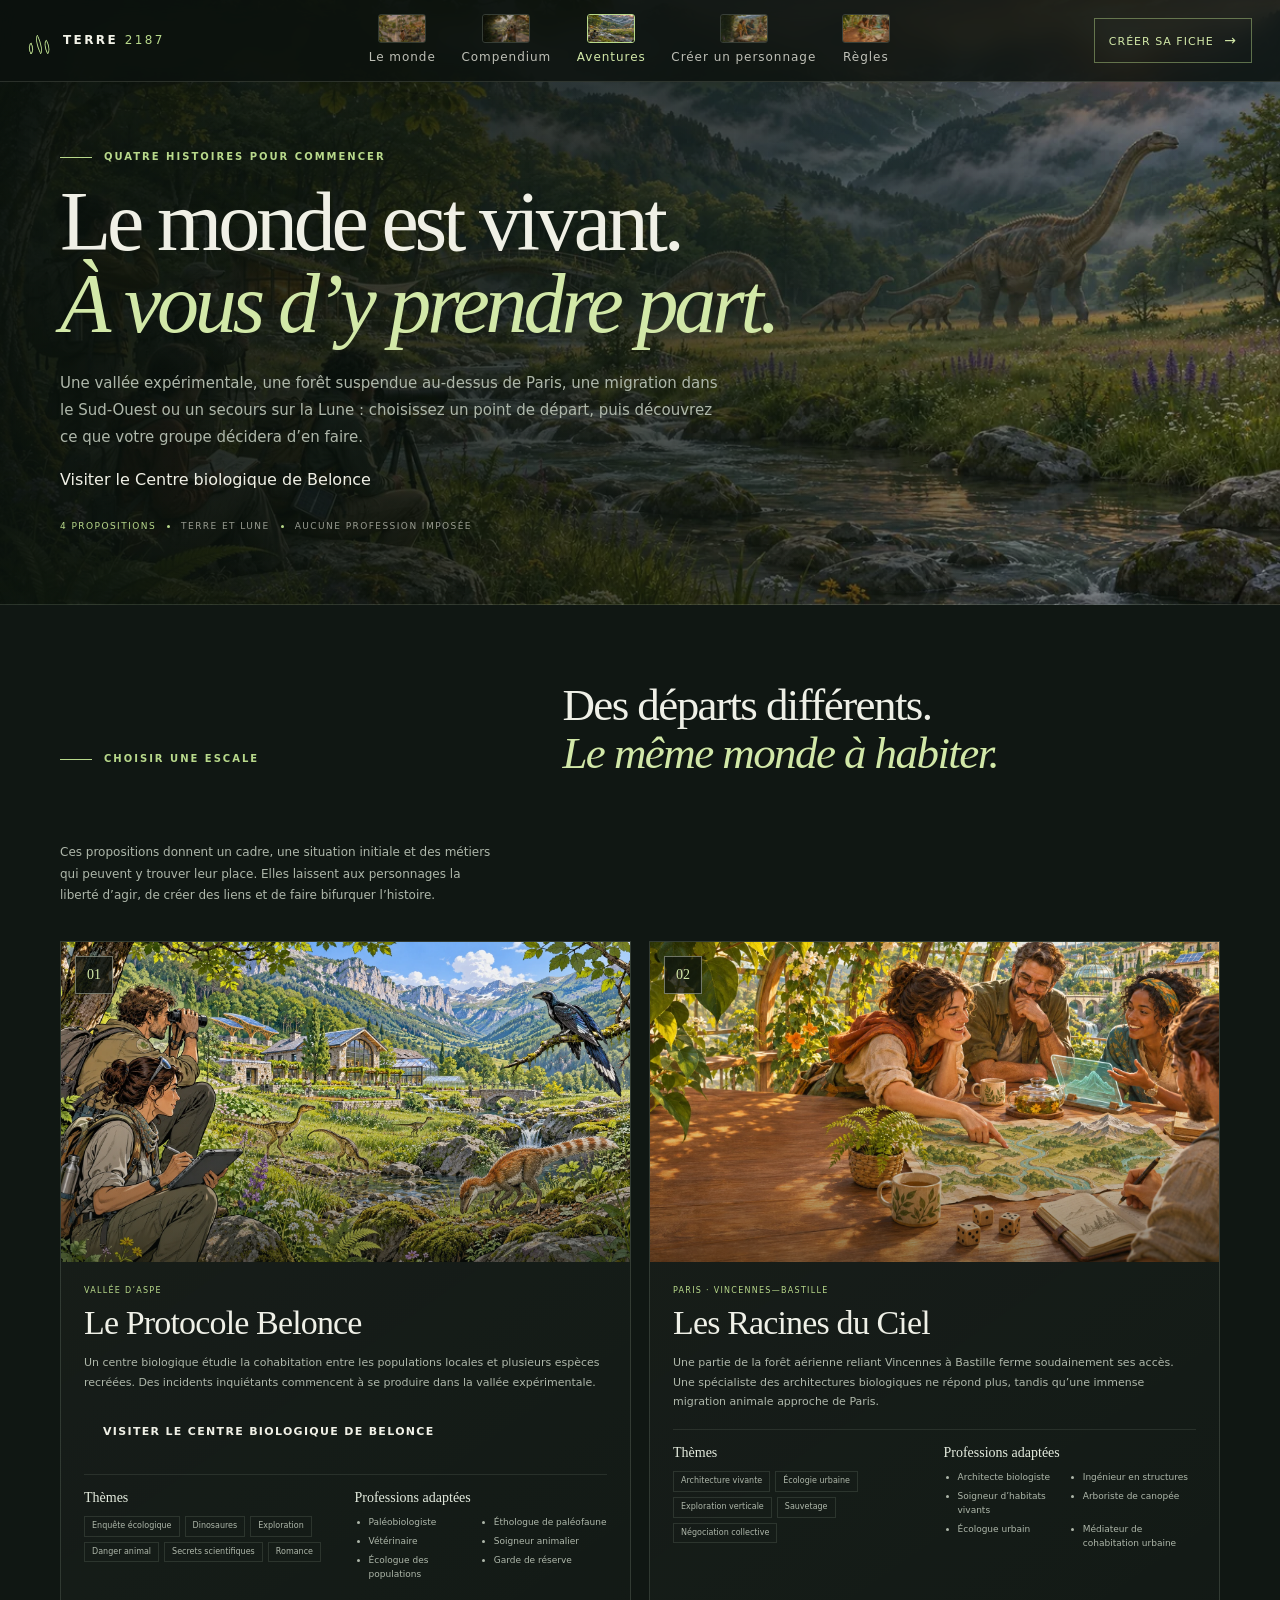
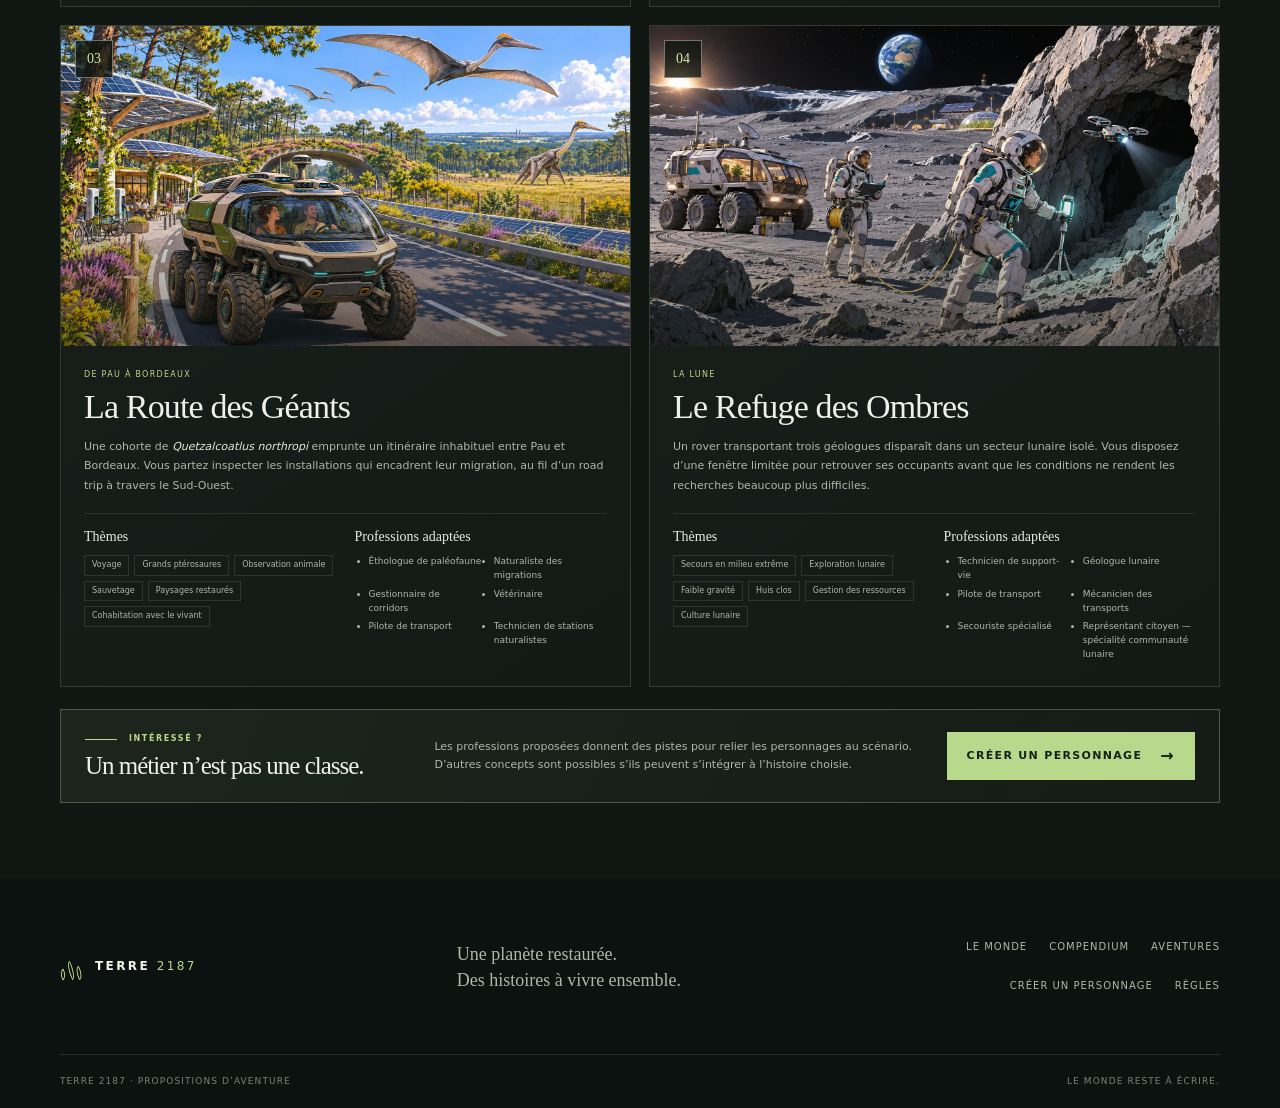
==== commit b9617388: "Add link to Belonce biological center" ====
--- a/aventures.html
+++ b/aventures.html
@@ -38,6 +38,7 @@
         <p class="eyebrow"><span class="eyebrow-line"></span> QUATRE HISTOIRES POUR COMMENCER</p>
         <h1>Le monde est vivant.<br><em>À vous d’y prendre part.</em></h1>
         <p class="page-lead">Une vallée expérimentale, une forêt suspendue au-dessus de Paris, une migration dans le Sud-Ouest ou un secours sur la Lune : choisissez un point de départ, puis découvrez ce que votre groupe décidera d’en faire.</p>
+        <p><a href="belonce/index.html">Visiter le Centre biologique de Belonce</a></p>
         <div class="hero-meta"><span>4 propositions</span><span class="meta-dot"></span><span>Terre et Lune</span><span class="meta-dot"></span><span>Aucune profession imposée</span></div>
       </div>
     </section>
